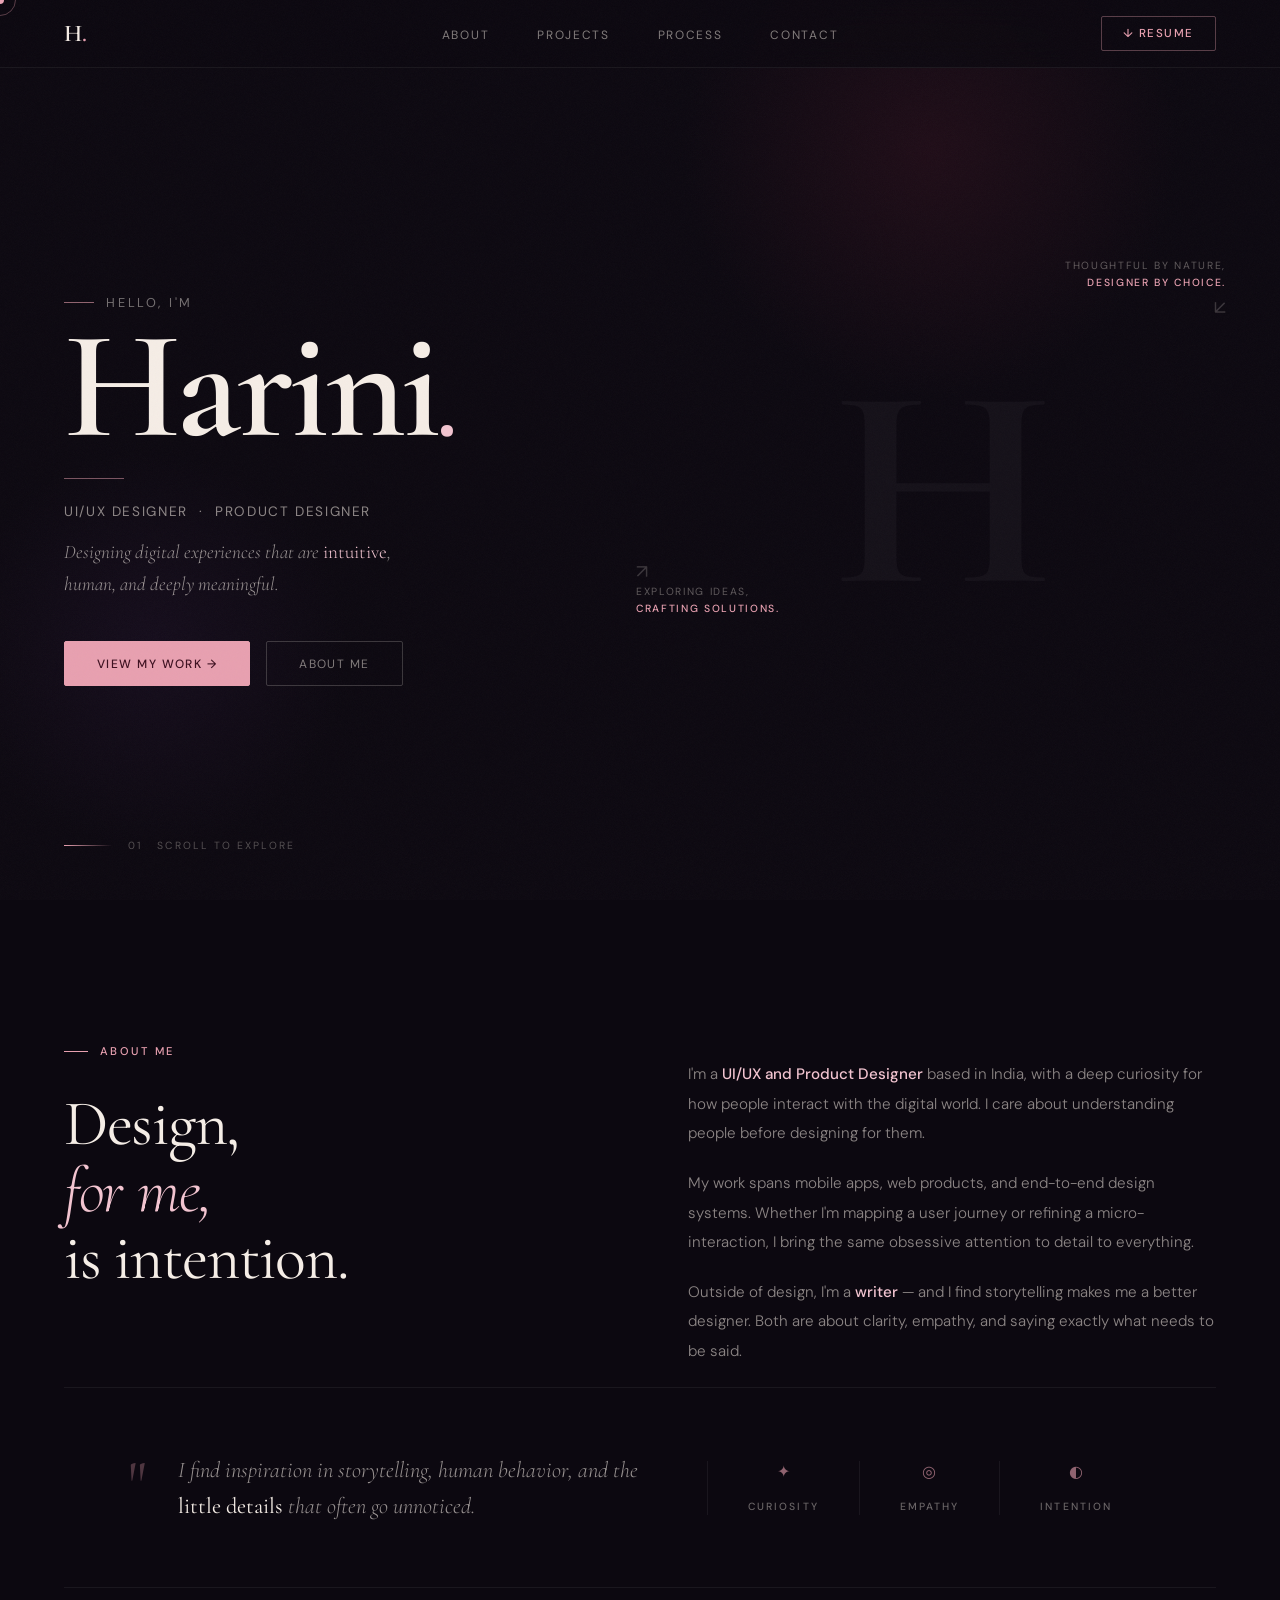
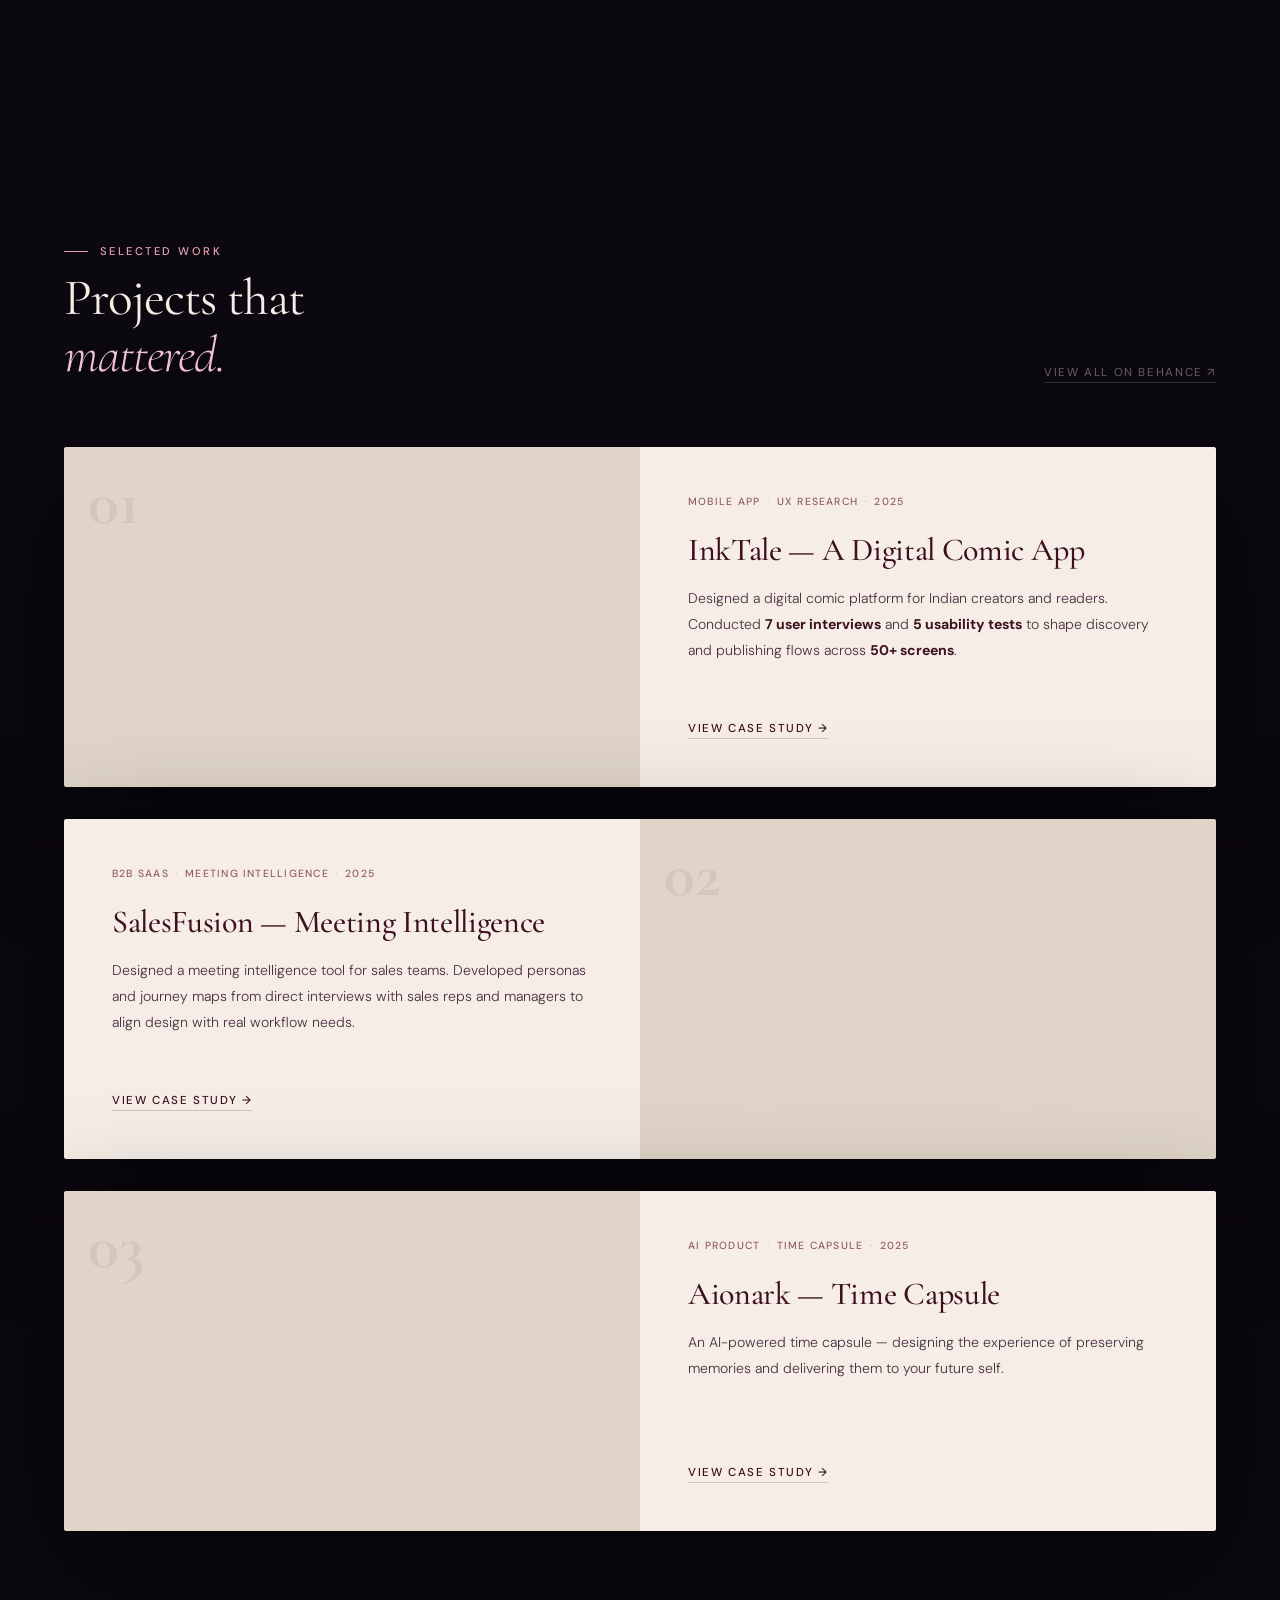
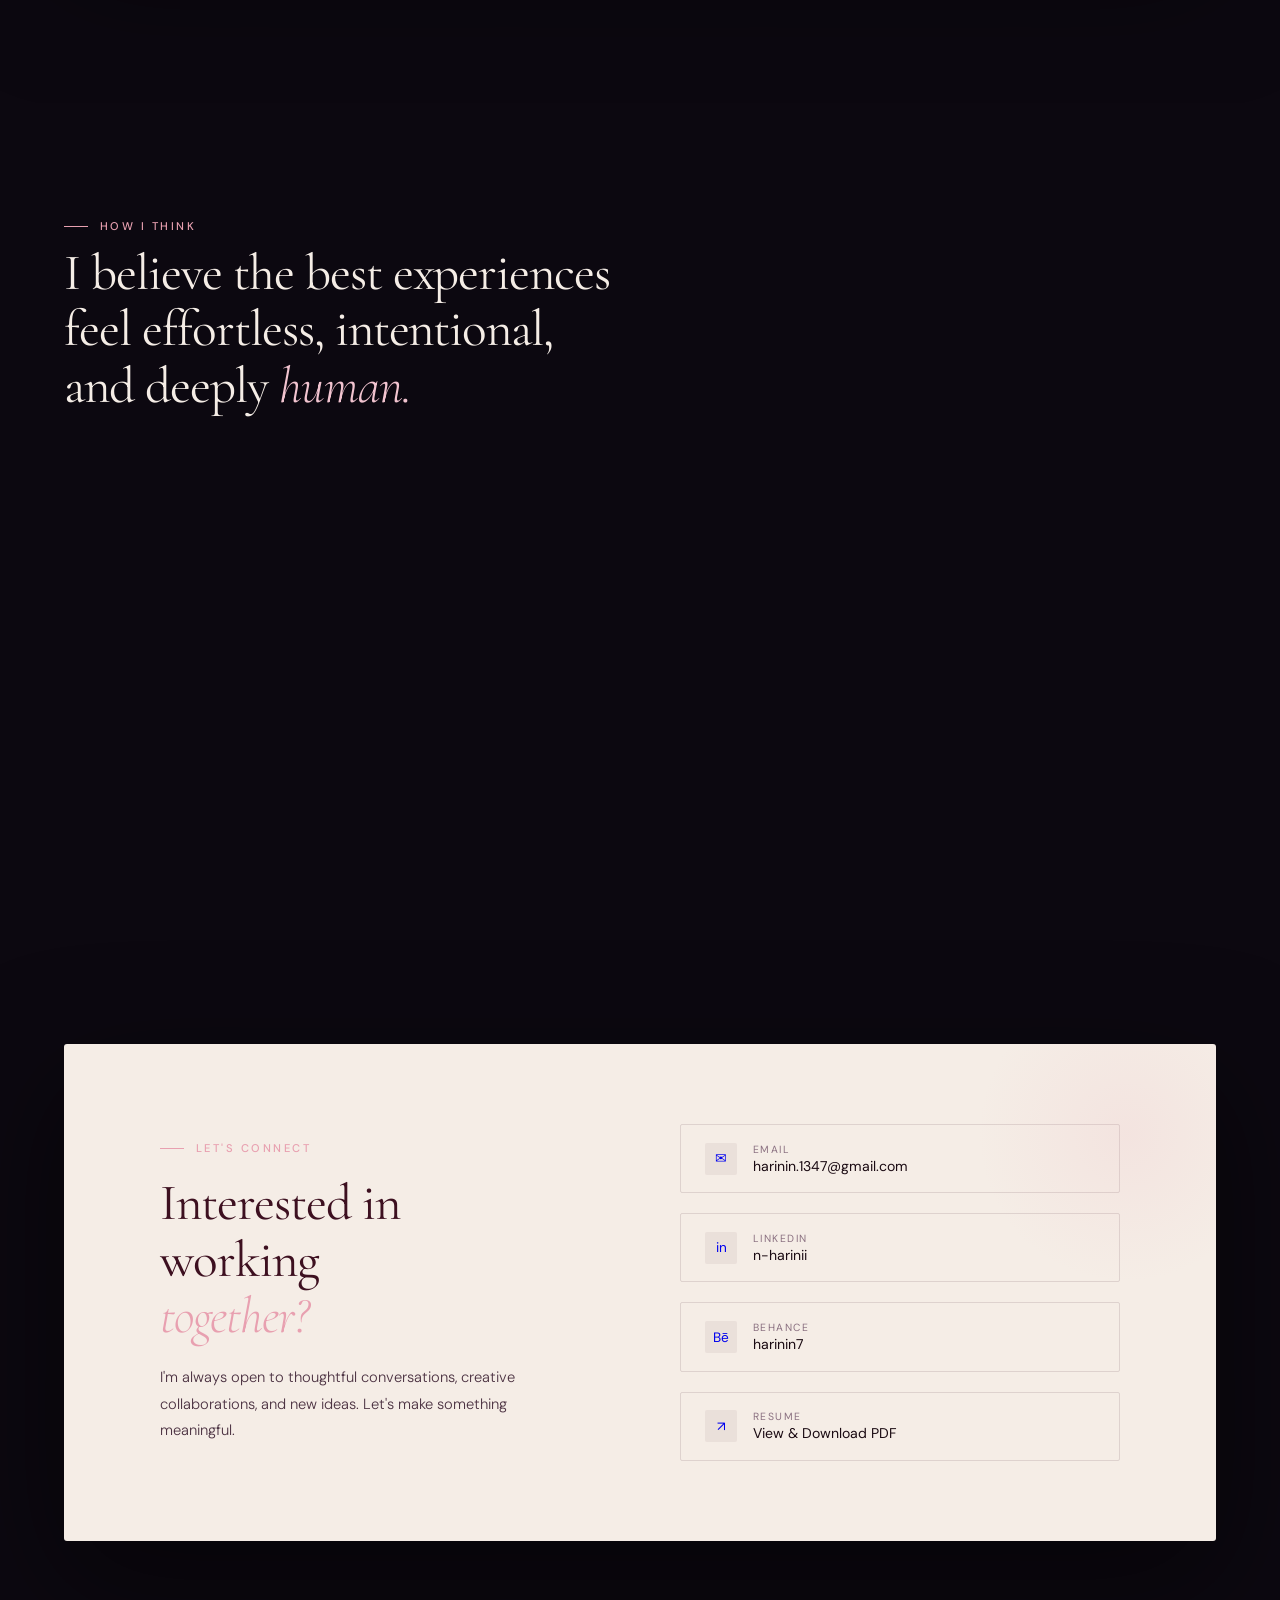
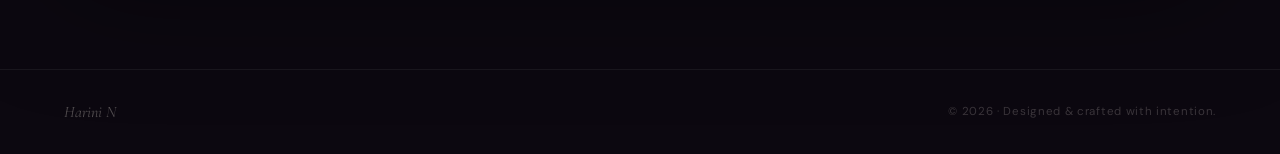
==== index.html @ 0037ff1e "Initial portfolio" ====
<!DOCTYPE html>
<html lang="en">
<head>
<meta charset="UTF-8">
<meta name="viewport" content="width=device-width, initial-scale=1.0">
<title>Harini N — UI/UX & Product Designer</title>
<link rel="preconnect" href="https://fonts.googleapis.com">
<link rel="preconnect" href="https://fonts.gstatic.com" crossorigin>
<link href="https://fonts.googleapis.com/css2?family=Cormorant+Garamond:ital,wght@0,300;0,400;0,500;0,600;0,700;1,300;1,400;1,500;1,600&family=DM+Sans:ital,opsz,wght@0,9..40,300;0,9..40,400;0,9..40,500;1,9..40,300;1,9..40,400&display=swap" rel="stylesheet">
<link rel="stylesheet" href="style.css">

</head>
<body>

<div class="cur" id="cur"></div>
<div class="cur-ring" id="curRing"></div>
<div class="progress" id="progress"></div>

<!-- NAV -->
<nav>
  <a href="#" class="nav-logo">H<span>.</span></a>
  <ul class="nav-links">
    <li><a href="#about">About</a></li>
    <li><a href="#work">Projects</a></li>
    <li><a href="#process">Process</a></li>
    <li><a href="#contact">Contact</a></li>
  </ul>
  <div class="nav-right">
    <a href="https://drive.google.com/file/d/1iahaPyT_oc6TtBklWJLjimvTG7oA29Tv/view?usp=sharing"
       target="_blank"
       class="nav-resume">
      ↓ Resume
    </a>
  </div>
</nav>

<!-- HERO -->
<section class="hero">
  <div class="hero-glow-1"></div>
  <div class="hero-glow-2"></div>

  <div class="hero-inner">
    <div class="hero-left reveal">
      <div class="hello">Hello, I'm</div>
      <h1 class="hero-name">
        Harini<em>.</em>
      </h1>
      <div class="hero-rule"></div>
      <div class="hero-role">UI/UX Designer &nbsp;·&nbsp; Product Designer</div>
      <p class="hero-desc">
        Designing digital experiences that are <em>intuitive</em>, human, and deeply meaningful.
      </p>
      <div class="hero-actions">
        <a href="#work" class="btn-fill">View my work →</a>
        <a href="#about" class="btn-ghost">About me</a>
      </div>
    </div>

    <div class="hero-right">
      <div class="avatar-container">
        <div class="hero-bg-name">H</div>

        <div class="annotation ann-1">
          <div class="ann-label">
            Thoughtful by nature,<br>
            <strong>Designer by choice.</strong>
          </div>
          <span class="ann-arrow">↙</span>
        </div>

        <!-- AVATAR: when hosting, place your avatar PNG in the same folder
             and change src to "./avatar.png" -->
        <img
          src="assets/avatar.png"
          alt="Harini N"
          class="avatar-img"
          onerror="this.style.opacity='0'"
        />

        <div class="annotation ann-2">
          <span class="ann-arrow">↗</span>
          <div class="ann-label">
            Exploring ideas,<br>
            <strong>Crafting solutions.</strong>
          </div>
        </div>
      </div>
    </div>
  </div>

  <div class="hero-scroll">
    <div class="scroll-line"></div>
    <span class="scroll-label">01 &nbsp; Scroll to explore</span>
  </div>
</section>

<!-- ABOUT -->
<section class="about" id="about">
  <div class="about-inner">
    <div class="about-left reveal">
      <div class="about-label">About me</div>
      <h2 class="about-headline">
        Design,<br>
        <em>for me,</em><br>
        is intention.
      </h2>
    </div>
    <div class="about-right reveal">
      <div class="about-body">
        <p>
          I'm a <strong>UI/UX and Product Designer</strong> based in India, with a deep curiosity for how people interact with the digital world. I care about understanding people before designing for them.
        </p>
        <p>
          My work spans mobile apps, web products, and end-to-end design systems. Whether I'm mapping a user journey or refining a micro-interaction, I bring the same obsessive attention to detail to everything.
        </p>
        <p>
          Outside of design, I'm a <strong>writer</strong> — and I find storytelling makes me a better designer. Both are about clarity, empathy, and saying exactly what needs to be said.
        </p>
      </div>
    </div>
  </div>

  <!-- Quote + values strip -->
  <div class="quote-strip reveal">
    <div class="quote-mark">"</div>
    <p class="quote-text">
      I find inspiration in storytelling, human behavior, and the <strong>little details</strong> that often go unnoticed.
    </p>
    <div class="value-item">
      <span class="value-icon">✦</span>
      <span class="value-name">Curiosity</span>
    </div>
    <div class="value-item">
      <span class="value-icon">◎</span>
      <span class="value-name">Empathy</span>
    </div>
    <div class="value-item">
      <span class="value-icon">◐</span>
      <span class="value-name">Intention</span>
    </div>
  </div>
</section>

<!-- WORK -->
<section class="work" id="work">
  <div class="work-inner">
    <div class="section-header reveal">
      <div>
        <div class="section-label">Selected work</div>
        <h2 class="section-title">Projects that<br><em>mattered.</em></h2>
      </div>
      <a href="https://www.behance.net/harinin7" target="_blank" class="view-all">View all on Behance ↗</a>
    </div>

    <!-- Project 01 — InkTale -->
    <a href="https://www.behance.net/gallery/220741123/UIUX-Case-Study-InkTale-A-Digital-Comic-App"
       target="_blank" class="project-panel reveal">
      <div class="project-thumb">
        <div class="project-num">01</div>
        <img
          src="https://mir-s3-cdn-cf.behance.net/projects/max_808/abc3ed220741123.Y3JvcCwxMjc0LDk5Niw1OSww.jpg"
          alt="InkTale"
          onerror="this.style.display='none'"
        />
      </div>
      <div class="project-body">
        <div>
          <div class="project-tags">
            <span class="project-tag">Mobile App</span>
            <span class="project-tag">UX Research</span>
            <span class="project-tag">2025</span>
          </div>
          <div class="project-title">InkTale — A Digital Comic App</div>
          <p class="project-desc">
            Designed a digital comic platform for Indian creators and readers. Conducted <strong style="color:var(--maroon)">7 user interviews</strong> and <strong style="color:var(--maroon)">5 usability tests</strong> to shape discovery and publishing flows across <strong style="color:var(--maroon)">50+ screens</strong>.
          </p>
        </div>
        <span class="project-cta">View case study →</span>
      </div>
    </a>

    <!-- Project 02 — SalesFusion -->
    <a href="https://www.behance.net/gallery/224258805/SalesFusion-Meeting-Intelligence-for-Sales-Teams"
       target="_blank" class="project-panel reverse reveal">
      <div class="project-thumb">
        <div class="project-num">02</div>
        <img
          src="https://mir-s3-cdn-cf.behance.net/projects/max_808/4371a2224258805.Y3JvcCwxNTEyLDExODIsMCww.jpg"
          alt="SalesFusion"
          onerror="this.style.display='none'"
        />
      </div>
      <div class="project-body">
        <div>
          <div class="project-tags">
            <span class="project-tag">B2B SaaS</span>
            <span class="project-tag">Meeting Intelligence</span>
            <span class="project-tag">2025</span>
          </div>
          <div class="project-title">SalesFusion — Meeting Intelligence</div>
          <p class="project-desc">
            Designed a meeting intelligence tool for sales teams. Developed personas and journey maps from direct interviews with sales reps and managers to align design with real workflow needs.
          </p>
        </div>
        <span class="project-cta">View case study →</span>
      </div>
    </a>

    <!-- Project 03 — Aionark -->
    <a href="https://www.behance.net/gallery/225002379/UIUX-Case-study-Aionark-%28Time-Capsule%29"
       target="_blank" class="project-panel reveal">
      <div class="project-thumb">
        <div class="project-num">03</div>
        <img
          src="assets/aionark.png"
          alt="Aionark"
          onerror="this.style.display='none'"
        />
      </div>
      <div class="project-body">
        <div>
          <div class="project-tags">
            <span class="project-tag">AI Product</span>
            <span class="project-tag">Time Capsule</span>
            <span class="project-tag">2025</span>
          </div>
          <div class="project-title">Aionark — Time Capsule</div>
          <p class="project-desc">
            An AI-powered time capsule — designing the experience of preserving memories and delivering them to your future self.
          </p>
        </div>
        <span class="project-cta">View case study →</span>
      </div>
    </a>
  </div>
</section>

<!-- PROCESS -->
<section class="process" id="process">
  <div class="process-inner">
    <div class="process-header reveal">
      <div class="section-label">How I think</div>
      <h2 class="section-title">
        I believe the best experiences<br>feel effortless, intentional,<br>and deeply <em>human.</em>
      </h2>
    </div>

    <div class="process-grid reveal">
      <div class="process-item">
        <div class="process-num">01</div>
        <div class="process-name">Observe</div>
        <p class="process-desc">I start with curiosity — listening closely to people and understanding their unspoken needs before I touch a design tool.</p>
      </div>
      <div class="process-item">
        <div class="process-num">02</div>
        <div class="process-name">Simplify</div>
        <p class="process-desc">I remove the noise to create clarity — focusing on what truly matters and stripping away everything that doesn't serve the user.</p>
      </div>
      <div class="process-item">
        <div class="process-num">03</div>
        <div class="process-name">Humanize</div>
        <p class="process-desc">I design with empathy, crafting experiences that feel natural, warm, and meaningful to the people who use them.</p>
      </div>
    </div>
  </div>
</section>

<!-- CONTACT -->
<section class="contact-wrap" id="contact">
  <div class="contact-panel reveal">
    <div class="contact-left">
      <div class="contact-label">Let's connect</div>
      <h2 class="contact-headline">
        Interested in<br>working<br><em>together?</em>
      </h2>
      <p class="contact-sub">
        I'm always open to thoughtful conversations, creative collaborations, and new ideas. Let's make something meaningful.
      </p>
    </div>
    <div class="contact-right">
      <div class="contact-links">
        <a href="mailto:harinin.1347@gmail.com" class="contact-link">
          <div class="cl-icon">✉</div>
          <div class="cl-text">
            <span class="cl-label">Email</span>
            <span class="cl-val">harinin.1347@gmail.com</span>
          </div>
        </a>
        <a href="https://www.linkedin.com/in/n-harinii" target="_blank" class="contact-link">
          <div class="cl-icon">in</div>
          <div class="cl-text">
            <span class="cl-label">LinkedIn</span>
            <span class="cl-val">n-harinii</span>
          </div>
        </a>
        <a href="https://www.behance.net/harinin7" target="_blank" class="contact-link">
          <div class="cl-icon">Bē</div>
          <div class="cl-text">
            <span class="cl-label">Behance</span>
            <span class="cl-val">harinin7</span>
          </div>
        </a>
        <a href="https://drive.google.com/file/d/1iahaPyT_oc6TtBklWJLjimvTG7oA29Tv/view?usp=sharing"
           target="_blank" class="contact-link">
          <div class="cl-icon">↗</div>
          <div class="cl-text">
            <span class="cl-label">Resume</span>
            <span class="cl-val">View & Download PDF</span>
          </div>
        </a>
      </div>
    </div>
  </div>
</section>

<!-- FOOTER -->
<footer>
  <span class="footer-logo">Harini N</span>
  <span class="footer-copy">© 2026 · Designed & crafted with intention.</span>
</footer>

<script src="script.js"></script>
</body>
</html>
---- style.css ----
/* ── TOKENS ── */
:root {
  --dark:        #0C0810;
  --dark-2:      #130D18;
  --dark-3:      #1A1020;
  --plum:        #2D1640;
  --plum-light:  #4A2860;
  --cream:       #F5EDE6;
  --cream-2:     #EDE3DA;
  --cream-3:     #E0D4C8;
  --maroon:      #3D1020;
  --maroon-mid:  #6B2035;
  --blush:       #E8A0B0;
  --blush-soft:  #F2C4D0;
  --text-dark:   #1A0A12;
  --text-mid:    #4A3040;
  --text-muted:  #8A7080;
  --border-dark: rgba(255,255,255,0.06);
  --border-cream:rgba(61,16,32,0.12);
  --shadow:      0 40px 120px rgba(0,0,0,0.5);
  --shadow-sm:   0 8px 40px rgba(0,0,0,0.3);
}

*, *::before, *::after { box-sizing: border-box; margin: 0; padding: 0; }
html { scroll-behavior: smooth; font-size: 16px; }

body {
  font-family: 'DM Sans', sans-serif;
  background: var(--dark);
  color: var(--cream);
  overflow-x: hidden;
}

@media (pointer: fine) {
  body {
    cursor: none;
  }
}

/* ── GRAIN ── */
body::after {
  content: '';
  position: fixed; inset: 0;
  background-image: url("data:image/svg+xml,%3Csvg viewBox='0 0 512 512' xmlns='http://www.w3.org/2000/svg'%3E%3Cfilter id='n'%3E%3CfeTurbulence type='fractalNoise' baseFrequency='0.75' numOctaves='4' stitchTiles='stitch'/%3E%3C/filter%3E%3Crect width='100%25' height='100%25' filter='url(%23n)' opacity='0.03'/%3E%3C/svg%3E");
  background-size: 256px;
  pointer-events: none;
  z-index: 9000;
}

/* ── CURSOR ── */
.cur {
  position: fixed;
  width: 8px; height: 8px;
  background: var(--blush);
  border-radius: 50%;
  pointer-events: none;
  z-index: 9999;
  transform: translate(-50%,-50%);
  transition: width .3s, height .3s;
  mix-blend-mode: screen;
}
.cur-ring {
  position: fixed;
  width: 32px; height: 32px;
  border: 1px solid rgba(232,160,176,0.35);
  border-radius: 50%;
  pointer-events: none;
  z-index: 9998;
  transform: translate(-50%,-50%);
}

/* ── PROGRESS ── */
.progress {
  position: fixed; top: 0; left: 0;
  height: 1.5px;
  background: var(--blush);
  z-index: 9997;
  width: 0;
  box-shadow: 0 0 10px var(--blush);
  transition: width .08s linear;
}

/* ── NAV ── */
nav {
  position: fixed; top: 0; left: 0; right: 0;
  z-index: 500;
  padding: 1rem 4rem;
  display: grid;
  grid-template-columns: 1fr auto 1fr;
  align-items: center;
  background: rgba(12,8,16,0.8);
  backdrop-filter: blur(16px);
  border-bottom: 1px solid var(--border-dark);
}

.nav-logo {
  font-family: 'Cormorant Garamond', serif;
  font-size: 1.5rem;
  font-weight: 600;
  color: var(--cream);
  text-decoration: none;
  letter-spacing: 0.02em;
  justify-self: start;
}
.nav-logo span { color: var(--blush); }

.nav-links {
  display: flex; gap: 3rem; list-style: none;
}
.nav-links a {
  font-size: 0.75rem;
  letter-spacing: 0.14em;
  text-transform: uppercase;
  color: rgba(245,237,230,0.5);
  text-decoration: none;
  font-weight: 400;
  transition: color .2s;
  position: relative;
}
.nav-links a::after {
  content: '';
  position: absolute;
  bottom: -3px; left: 0; right: 0;
  height: 1px;
  background: var(--blush);
  transform: scaleX(0);
  transition: transform .2s;
}
.nav-links a:hover { color: var(--cream); }
.nav-links a:hover::after { transform: scaleX(1); }

.nav-right {
  justify-self: end;
  display: flex; align-items: center;
}
.nav-resume {
  display: inline-flex; align-items: center; gap: 0.5rem;
  padding: 0.55rem 1.35rem;
  border: 1px solid rgba(232,160,176,0.35);
  border-radius: 2px;
  font-size: 0.72rem;
  letter-spacing: 0.12em;
  text-transform: uppercase;
  color: var(--blush);
  text-decoration: none;
  font-weight: 500;
  transition: all .25s;
}
.nav-resume:hover {
  background: var(--blush);
  color: var(--maroon);
  border-color: var(--blush);
}

/* ── HERO ── */
.hero {
  min-height: 100vh;
  padding: 10rem 4rem 5rem;
  position: relative;
  overflow: hidden;
  display: flex;
  flex-direction: column;
  justify-content: center;
}

/* Subtle ambient glows */
.hero-glow-1 {
  position: absolute;
  width: 500px; height: 500px;
  background: radial-gradient(circle, rgba(107,32,53,0.2) 0%, transparent 70%);
  top: -100px; right: 100px;
  pointer-events: none;
}
.hero-glow-2 {
  position: absolute;
  width: 400px; height: 400px;
  background: radial-gradient(circle, rgba(74,40,96,0.15) 0%, transparent 70%);
  bottom: 50px; left: -50px;
  pointer-events: none;
}

.hero-inner {
  position: relative; z-index: 2;
  display: grid;
  grid-template-columns: 1fr 1fr;
  gap: 2rem;
  align-items: center;
  max-width: 1200px;
  margin: 0 auto;
  width: 100%;
}

.hero-left { position: relative; }

.hello {
  font-family: 'DM Sans', sans-serif;
  font-size: 0.8rem;
  letter-spacing: 0.22em;
  text-transform: uppercase;
  color: rgba(245,237,230,0.45);
  margin-bottom: 0.5rem;
  display: flex; align-items: center; gap: 0.75rem;
}
.hello::before {
  content: '';
  width: 30px; height: 1px;
  background: var(--blush);
  opacity: 0.6;
}

.hero-name {
  font-family: 'Cormorant Garamond', serif;
  font-size: clamp(6rem, 12vw, 11rem);
  font-weight: 600;
  line-height: 0.88;
  color: var(--cream);
  letter-spacing: -0.03em;
  margin-bottom: 0.15em;
}
.hero-name em {
  font-style: italic;
  color: var(--blush-soft);
  font-weight: 300;

}

.hero-rule {
  width: 60px; height: 1px;
  background: var(--blush);
  margin: 1.5rem 0;
  opacity: 0.5;
}

.hero-role {
  font-size: 0.85rem;
  letter-spacing: 0.12em;
  text-transform: uppercase;
  color: rgba(245,237,230,0.55);
  font-weight: 400;
  margin-bottom: 1rem;
}

.hero-desc {
  font-family: 'Cormorant Garamond', serif;
  font-size: 1.2rem;
  font-weight: 300;
  font-style: italic;
  color: rgba(245,237,230,0.6);
  line-height: 1.7;
  max-width: 380px;
  margin-bottom: 2.5rem;
}
.hero-desc em { color: var(--blush-soft); font-style: normal; }

.hero-actions {
  display: flex; gap: 1rem; align-items: center;
}

.btn-fill {
  padding: 0.85rem 2rem;
  background: var(--blush);
  color: var(--maroon);
  border-radius: 2px;
  text-decoration: none;
  font-size: 0.75rem;
  font-weight: 500;
  letter-spacing: 0.12em;
  text-transform: uppercase;
  transition: all .25s;
  border: 1px solid var(--blush);
}
.btn-fill:hover {
  background: transparent;
  color: var(--blush);
}

.btn-ghost {
  padding: 0.85rem 2rem;
  border: 1px solid rgba(245,237,230,0.2);
  border-radius: 2px;
  text-decoration: none;
  font-size: 0.75rem;
  font-weight: 400;
  letter-spacing: 0.12em;
  text-transform: uppercase;
  color: rgba(245,237,230,0.5);
  transition: all .25s;
}
.btn-ghost:hover {
  border-color: var(--blush);
  color: var(--blush);
}

/* Hero right — avatar area */
.hero-right {
  position: relative;
  display: flex;
  justify-content: center;
  align-items: flex-end;
  height: 580px;
}

.avatar-container {
  position: relative;
  width: 500px;
  height: 100%;
}

/* Big faded name behind avatar */
.hero-bg-name {
  position: absolute;
  font-family: 'Cormorant Garamond', serif;
  font-size: 18rem;
  font-weight: 700;
  color: rgba(245,237,230,0.03);
  line-height: 1;
  top: 50%; left: 50%;
  transform: translate(-50%,-50%);
  pointer-events: none;
  white-space: nowrap;
  letter-spacing: -0.05em;
}

.avatar-img {
  position: absolute;
  bottom: 0; left: 50%;
  transform: translateX(-50%);
  width: 440px;
  z-index: 2;
  animation: afloat 7s ease-in-out infinite;
  filter: drop-shadow(0 20px 60px rgba(0,0,0,0.4));
}
@keyframes afloat {
  0%,100% { transform: translateX(-50%) translateY(0); }
  50% { transform: translateX(-50%) translateY(-10px); }
}

/* Floating annotations */
.annotation {
  position: absolute;
  z-index: 3;
}
.ann-1 { top: 10%; right: -40px; text-align: right; }
.ann-2 { bottom: 28%; left: -50px; }

.ann-label {
  font-size: 0.65rem;
  letter-spacing: 0.16em;
  text-transform: uppercase;
  color: rgba(245,237,230,0.35);
  line-height: 1.6;
}
.ann-label strong {
  color: var(--blush);
  font-weight: 500;
  display: block;
}
.ann-arrow {
  font-size: 1.2rem;
  color: rgba(245,237,230,0.2);
  display: block;
  margin-top: 4px;
}

/* Scroll indicator */
.hero-scroll {
  position: absolute;
  bottom: 3rem; left: 4rem;
  display: flex; align-items: center; gap: 1rem;
  z-index: 2;
}
.scroll-line {
  width: 48px; height: 1px;
  background: linear-gradient(to right, var(--blush), transparent);
  animation: sline 2.5s ease-in-out infinite;
}
@keyframes sline {
  0%,100% { width: 48px; opacity: .4; }
  50% { width: 64px; opacity: .8; }
}
.scroll-label {
  font-size: 0.65rem;
  letter-spacing: 0.2em;
  text-transform: uppercase;
  color: rgba(245,237,230,0.3);
}

/* ── ABOUT ── */
.about {
  padding: 9rem 4rem;
  position: relative;
  overflow: hidden;
}

.about-inner {
  max-width: 1200px;
  margin: 0 auto;
  display: grid;
  grid-template-columns: 1fr 1fr;
  gap: 6rem;
  align-items: start;
}

.about-label {
  font-size: 0.7rem;
  letter-spacing: 0.22em;
  text-transform: uppercase;
  color: var(--blush);
  font-weight: 500;
  margin-bottom: 2rem;
  display: flex; align-items: center; gap: 0.75rem;
}
.about-label::before {
  content: '';
  width: 24px; height: 1px;
  background: var(--blush);
}

.about-headline {
  font-family: 'Cormorant Garamond', serif;
  font-size: clamp(3rem, 5vw, 4.5rem);
  font-weight: 400;
  line-height: 1.05;
  color: var(--cream);
  letter-spacing: -0.02em;
}
.about-headline em {
  font-style: italic;
  color: var(--blush-soft);
  font-weight: 300;
}

.about-right { padding-top: 1rem; }

.about-body p {
  font-size: 0.95rem;
  line-height: 1.95;
  color: rgba(245,237,230,0.55);
  font-weight: 300;
  margin-bottom: 1.25rem;
}
.about-body p strong { color: var(--blush-soft); font-weight: 500; }

/* Quote strip */
.quote-strip {
  padding: 4rem 4rem;
  border-top: 1px solid var(--border-dark);
  border-bottom: 1px solid var(--border-dark);
  display: grid;
  grid-template-columns: auto 1fr auto auto auto;
  gap: 0;
  align-items: center;
  max-width: 100%;
}

.quote-mark {
  font-family: 'Cormorant Garamond', serif;
  font-size: 4rem;
  color: var(--blush);
  opacity: 0.3;
  line-height: 1;
  margin-right: 2rem;
  align-self: flex-start;
}

.quote-text {
  font-family: 'Cormorant Garamond', serif;
  font-size: clamp(1.1rem, 1.8vw, 1.4rem);
  font-style: italic;
  font-weight: 300;
  color: rgba(245,237,230,0.6);
  line-height: 1.6;
  padding-right: 4rem;
}
.quote-text strong { color: var(--cream); font-style: normal; font-weight: 400; }

.value-item {
  padding: 0 2.5rem;
  border-left: 1px solid var(--border-dark);
  text-align: center;
}
.value-icon {
  font-size: 1rem;
  color: var(--blush);
  opacity: 0.6;
  display: block;
  margin-bottom: 0.75rem;
}
.value-name {
  font-size: 0.65rem;
  letter-spacing: 0.2em;
  text-transform: uppercase;
  color: rgba(245,237,230,0.4);
  font-weight: 500;
}

/* ── WORK ── */
.work {
  padding: 7rem 4rem;
}

.work-inner { max-width: 1200px; margin: 0 auto; }

.section-header {
  display: flex;
  justify-content: space-between;
  align-items: flex-end;
  margin-bottom: 4rem;
}

.section-label {
  font-size: 0.7rem;
  letter-spacing: 0.22em;
  text-transform: uppercase;
  color: var(--blush);
  font-weight: 500;
  margin-bottom: 0.75rem;
  display: flex; align-items: center; gap: 0.75rem;
}
.section-label::before {
  content: '';
  width: 24px; height: 1px;
  background: var(--blush);
}

.section-title {
  font-family: 'Cormorant Garamond', serif;
  font-size: clamp(2.5rem, 4vw, 3.8rem);
  font-weight: 400;
  color: var(--cream);
  line-height: 1.1;
  letter-spacing: -0.02em;
}
.section-title em { font-style: italic; color: var(--blush-soft); font-weight: 300; }

.view-all {
  font-size: 0.72rem;
  letter-spacing: 0.14em;
  text-transform: uppercase;
  color: rgba(245,237,230,0.4);
  text-decoration: none;
  border-bottom: 1px solid rgba(245,237,230,0.15);
  padding-bottom: 2px;
  transition: all .2s;
  font-weight: 400;
}
.view-all:hover { color: var(--blush); border-color: var(--blush); }

/* Project panels — light cream cards on dark */
.project-panel {
  background: var(--cream);
  border-radius: 3px;
  overflow: hidden;
  margin-bottom: 2rem;
  box-shadow: var(--shadow);
  display: grid;
  grid-template-columns: 1fr 1fr;
  text-decoration: none;
  color: var(--text-dark);
  transition: transform .4s ease, box-shadow .4s ease;
  position: relative;
}
.project-panel:hover {
  transform: translateY(-6px);
  box-shadow: 0 60px 140px rgba(0,0,0,0.6);
}
.project-panel.reverse { direction: rtl; }
.project-panel.reverse > * { direction: ltr; }

.project-thumb {
  position: relative;
  overflow: hidden;
  min-height: 340px;
  background: var(--cream-3);
  display: flex; align-items: center; justify-content: center;
}
.project-thumb img {
  width: 100%; height: 100%;
  object-fit: cover;
  transition: transform .5s ease;
}
.project-panel:hover .project-thumb img { transform: scale(1.04); }

.project-num {
  position: absolute;
  top: 1.5rem; left: 1.5rem;
  font-family: 'Cormorant Garamond', serif;
  font-size: 4rem;
  font-weight: 700;
  color: rgba(61,16,32,0.07);
  line-height: 1;
}

.project-body {
  padding: 3rem;
  display: flex;
  flex-direction: column;
  justify-content: space-between;
  background: var(--cream);
}

.project-tags {
  display: flex; gap: 0.4rem; flex-wrap: wrap; margin-bottom: 1.5rem;
}
.project-tag {
  font-size: 0.65rem;
  letter-spacing: 0.12em;
  text-transform: uppercase;
  color: var(--maroon-mid);
  font-weight: 500;
  opacity: 0.7;
}
.project-tag::after { content: '·'; margin-left: 0.4rem; opacity: 0.4; }
.project-tag:last-child::after { display: none; }

.project-title {
  font-family: 'Cormorant Garamond', serif;
  font-size: clamp(1.8rem, 2.5vw, 2.4rem);
  font-weight: 500;
  color: var(--maroon);
  line-height: 1.15;
  margin-bottom: 1rem;
  letter-spacing: -0.01em;
}

.project-desc {
  font-size: 0.88rem;
  line-height: 1.85;
  color: var(--text-mid);
  font-weight: 300;
  flex: 1;
}

.project-cta {
  display: inline-flex; align-items: center; gap: 0.5rem;
  margin-top: 2rem;
  font-size: 0.72rem;
  letter-spacing: 0.14em;
  text-transform: uppercase;
  color: var(--maroon);
  font-weight: 500;
  border-bottom: 1px solid rgba(61,16,32,0.2);
  padding-bottom: 2px;
  text-decoration: none;
  transition: gap .2s, border-color .2s;
  width: fit-content;
}
.project-panel:hover .project-cta { gap: 0.9rem; border-color: var(--maroon); }

/* Third project — smaller, centered */
.project-panel-sm {
  background: var(--cream);
  border-radius: 3px;
  overflow: hidden;
  box-shadow: var(--shadow);
  display: grid;
  grid-template-columns: 1.4fr 1fr;
  text-decoration: none;
  color: var(--text-dark);
  transition: transform .4s ease, box-shadow .4s ease;
  max-width: 900px;
  margin: 0 auto;
}
.project-panel-sm:hover {
  transform: translateY(-6px);
  box-shadow: 0 60px 140px rgba(0,0,0,0.6);
}
.project-panel-sm .project-thumb { min-height: 280px; }
.project-panel-sm .project-body { padding: 2.5rem; }
.project-panel-sm:hover .project-cta { gap: 0.9rem; border-color: var(--maroon); }
.project-panel-sm:hover .project-thumb img { transform: scale(1.04); }

/* ── PROCESS ── */
.process {
  padding: 9rem 4rem;
  position: relative;
}

.process-inner {
  max-width: 1200px;
  margin: 0 auto;
}

.process-header { margin-bottom: 5rem; }

.process-grid {
  display: grid;
  grid-template-columns: repeat(3, 1fr);
  gap: 0;
  border-top: 1px solid var(--border-dark);
}

.process-item {
  padding: 3rem 2.5rem 3rem 0;
  border-right: 1px solid var(--border-dark);
  transition: background .3s;
}
.process-item:last-child { border-right: none; padding-right: 0; padding-left: 2.5rem; }
.process-item:nth-child(2) { padding-left: 2.5rem; }

.process-num {
  font-family: 'Cormorant Garamond', serif;
  font-size: 5rem;
  font-weight: 300;
  color: rgba(232,160,176,0.12);
  line-height: 1;
  margin-bottom: 1.5rem;
}

.process-name {
  font-family: 'Cormorant Garamond', serif;
  font-size: 1.8rem;
  font-weight: 400;
  color: var(--cream);
  margin-bottom: 0.75rem;
  letter-spacing: -0.01em;
}

.process-desc {
  font-size: 0.88rem;
  line-height: 1.85;
  color: rgba(245,237,230,0.4);
  font-weight: 300;
}

/* ── CONTACT ── */
.contact-wrap {
  padding: 5rem 4rem 8rem;
}

/* Light panel for contact */
.contact-panel {
  max-width: 1200px;
  margin: 0 auto;
  background: var(--cream);
  border-radius: 3px;
  padding: 5rem 6rem;
  box-shadow: var(--shadow);
  display: grid;
  grid-template-columns: 1fr 1fr;
  gap: 5rem;
  align-items: center;
  position: relative;
  overflow: hidden;
}

/* Subtle texture on contact panel */
.contact-panel::before {
  content: '';
  position: absolute;
  top: -60px; right: -60px;
  width: 300px; height: 300px;
  border-radius: 50%;
  background: radial-gradient(circle, rgba(232,160,176,0.12) 0%, transparent 70%);
  pointer-events: none;
}

.contact-label {
  font-size: 0.7rem;
  letter-spacing: 0.22em;
  text-transform: uppercase;
  color: var(--blush);
  font-weight: 500;
  margin-bottom: 1.25rem;
  display: flex; align-items: center; gap: 0.75rem;
}
.contact-label::before {
  content: '';
  width: 24px; height: 1px;
  background: var(--blush);
}

.contact-headline {
  font-family: 'Cormorant Garamond', serif;
  font-size: clamp(2.5rem, 4vw, 3.8rem);
  font-weight: 400;
  color: var(--maroon);
  line-height: 1.1;
  letter-spacing: -0.02em;
  margin-bottom: 1.25rem;
}
.contact-headline em {
  font-style: italic;
  color: var(--blush);
  font-weight: 300;
}

.contact-sub {
  font-size: 0.92rem;
  line-height: 1.8;
  color: var(--text-mid);
  font-weight: 300;
  max-width: 380px;
}


.contact-links {
  display: flex;
  flex-direction: column;
  gap: 1.25rem;
}

.contact-link {
  display: flex; align-items: center; gap: 1rem;
  text-decoration: none;
  padding: 1.1rem 1.5rem;
  border: 1px solid var(--border-cream);
  border-radius: 2px;
  transition: all .25s;
  background: transparent;
}
.contact-link:hover {
  background: var(--maroon);
  border-color: var(--maroon);
}
.contact-link:hover .cl-label,
.contact-link:hover .cl-val { color: var(--cream); }
.contact-link:hover .cl-icon {
  color: var(--cream);
  background: rgba(255,255,255,0.1);
}

.cl-icon {
  width: 32px; height: 32px;
  display: flex; align-items: center; justify-content: center;
  background: rgba(61,16,32,0.06);
  border-radius: 2px;
  font-size: 0.85rem;
  flex-shrink: 0;
  transition: background .25s;
}
.contact-link:hover .cl-icon { background: rgba(255,255,255,0.1); }

.cl-text { display: flex; flex-direction: column; gap: 1px; }
.cl-label {
  font-size: 0.65rem;
  letter-spacing: 0.14em;
  text-transform: uppercase;
  color: var(--text-muted);
  transition: color .25s;
}
.cl-val {
  font-size: 0.88rem;
  color: var(--text-dark);
  font-weight: 400;
  transition: color .25s;
}

/* ── FOOTER ── */
footer {
  padding: 2rem 4rem;
  border-top: 1px solid var(--border-dark);
  display: flex;
  justify-content: space-between;
  align-items: center;
}
.footer-logo {
  font-family: 'Cormorant Garamond', serif;
  font-style: italic;
  font-size: 1rem;
  color: rgba(245,237,230,0.3);
}
.footer-copy {
  font-size: 0.72rem;
  color: rgba(245,237,230,0.2);
  letter-spacing: 0.06em;
}

/* ── REVEAL ── */
.reveal {
  opacity: 0;
  transform: translateY(28px);
  transition: opacity .75s ease, transform .75s ease;
}
.reveal.in { opacity: 1; transform: none; }

/* ── MOBILE ── */
@media (max-width: 900px) {
  nav { padding: 1.25rem 1.5rem; grid-template-columns: 1fr auto; }
  .nav-links { display: none; }
  .nav-right { display: none; }
  .hero { padding: 8rem 1.5rem 4rem; }
  .hero-inner { grid-template-columns: 1fr; }
  .hero-right { height: 360px; }
  .avatar-img { width: 240px; }
  .about { padding: 5rem 1.5rem; }
  .about-inner { grid-template-columns: 1fr; gap: 3rem; }
  .quote-strip { grid-template-columns: auto 1fr; padding: 3rem 1.5rem; gap: 1rem; }
  .value-item { display: none; }
  .work { padding: 5rem 1.5rem; }
  .project-panel, .project-panel.reverse { grid-template-columns: 1fr; direction: ltr; }
  .project-panel-sm { grid-template-columns: 1fr; }
  .process { padding: 5rem 1.5rem; }
  .process-grid { grid-template-columns: 1fr; }
  .process-item { border-right: none; border-bottom: 1px solid var(--border-dark); padding: 2.5rem 0; }
  .process-item:last-child { border-bottom: none; }
  .contact-wrap { padding: 3rem 1.5rem 5rem; }
  .contact-panel { grid-template-columns: 1fr; padding: 3rem 2rem; gap: 2.5rem; }
  footer { padding: 1.5rem; flex-direction: column; gap: 0.5rem; text-align: center; }
}
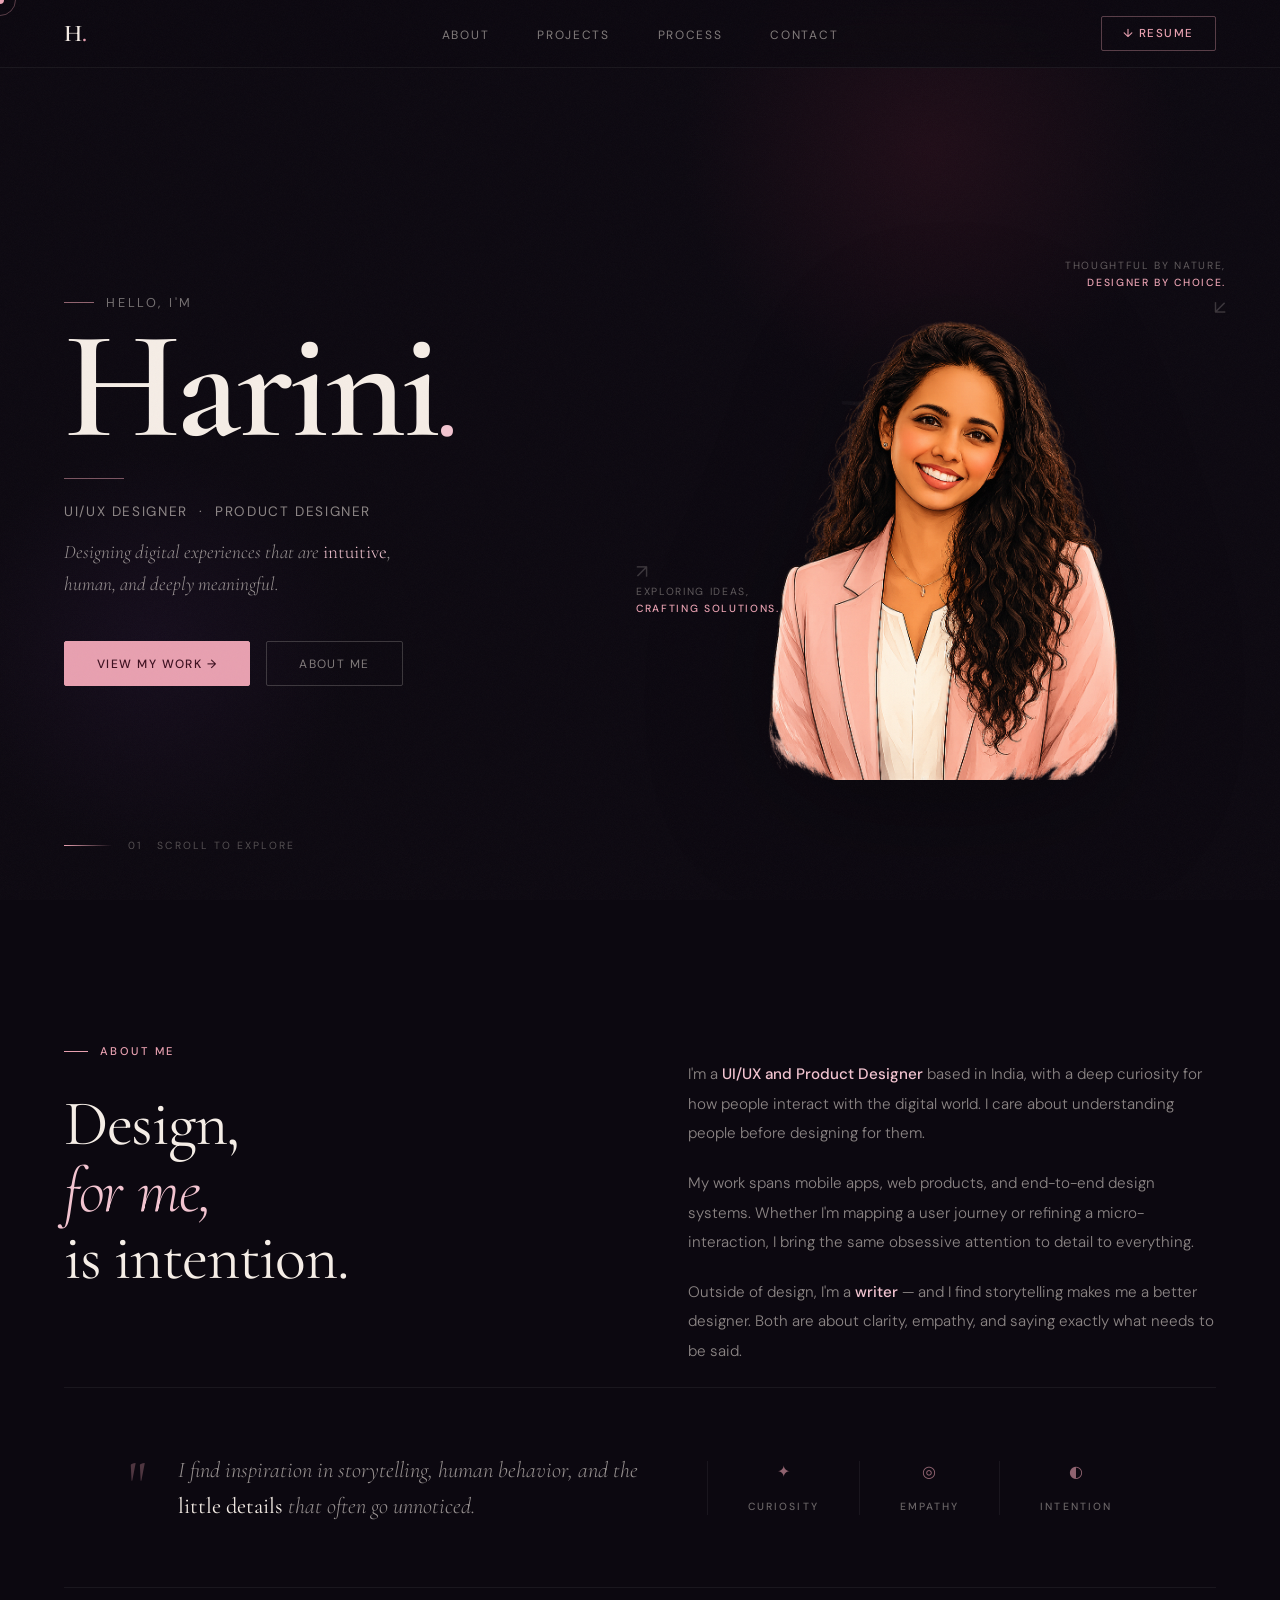
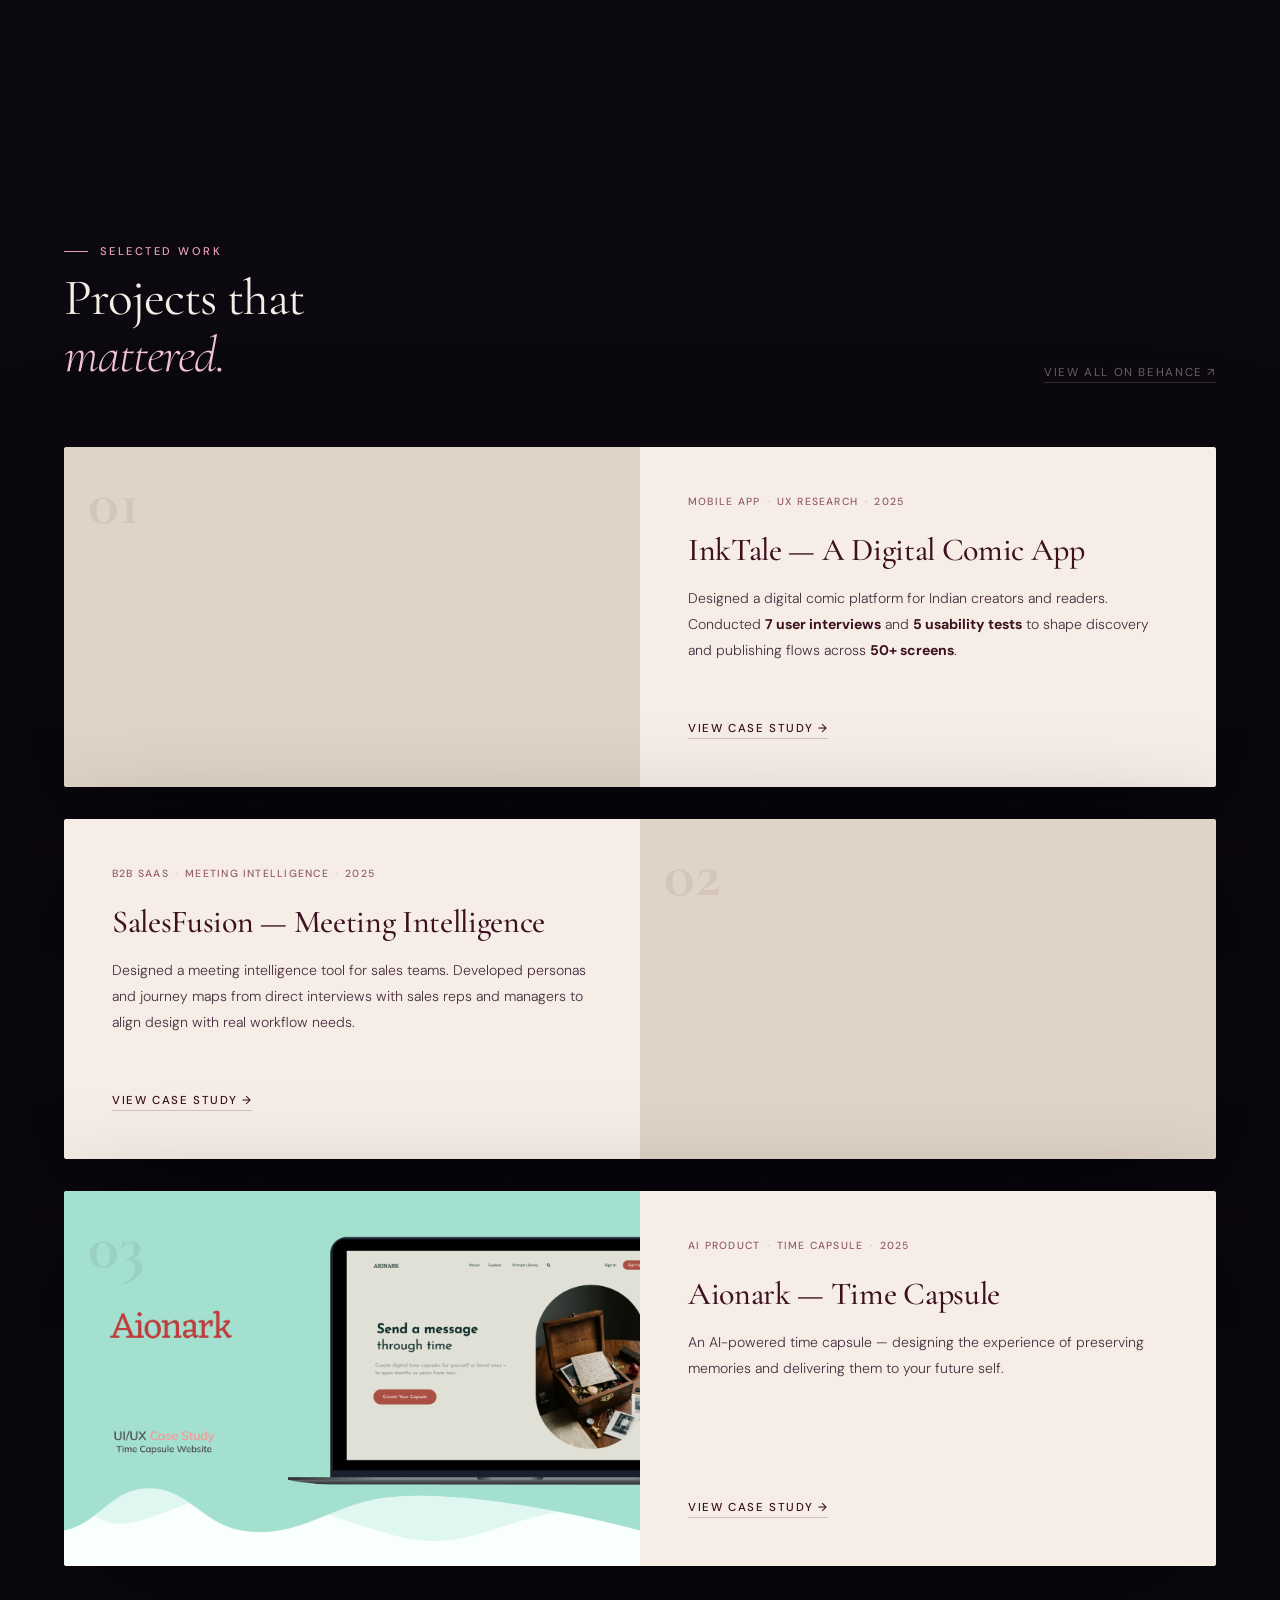
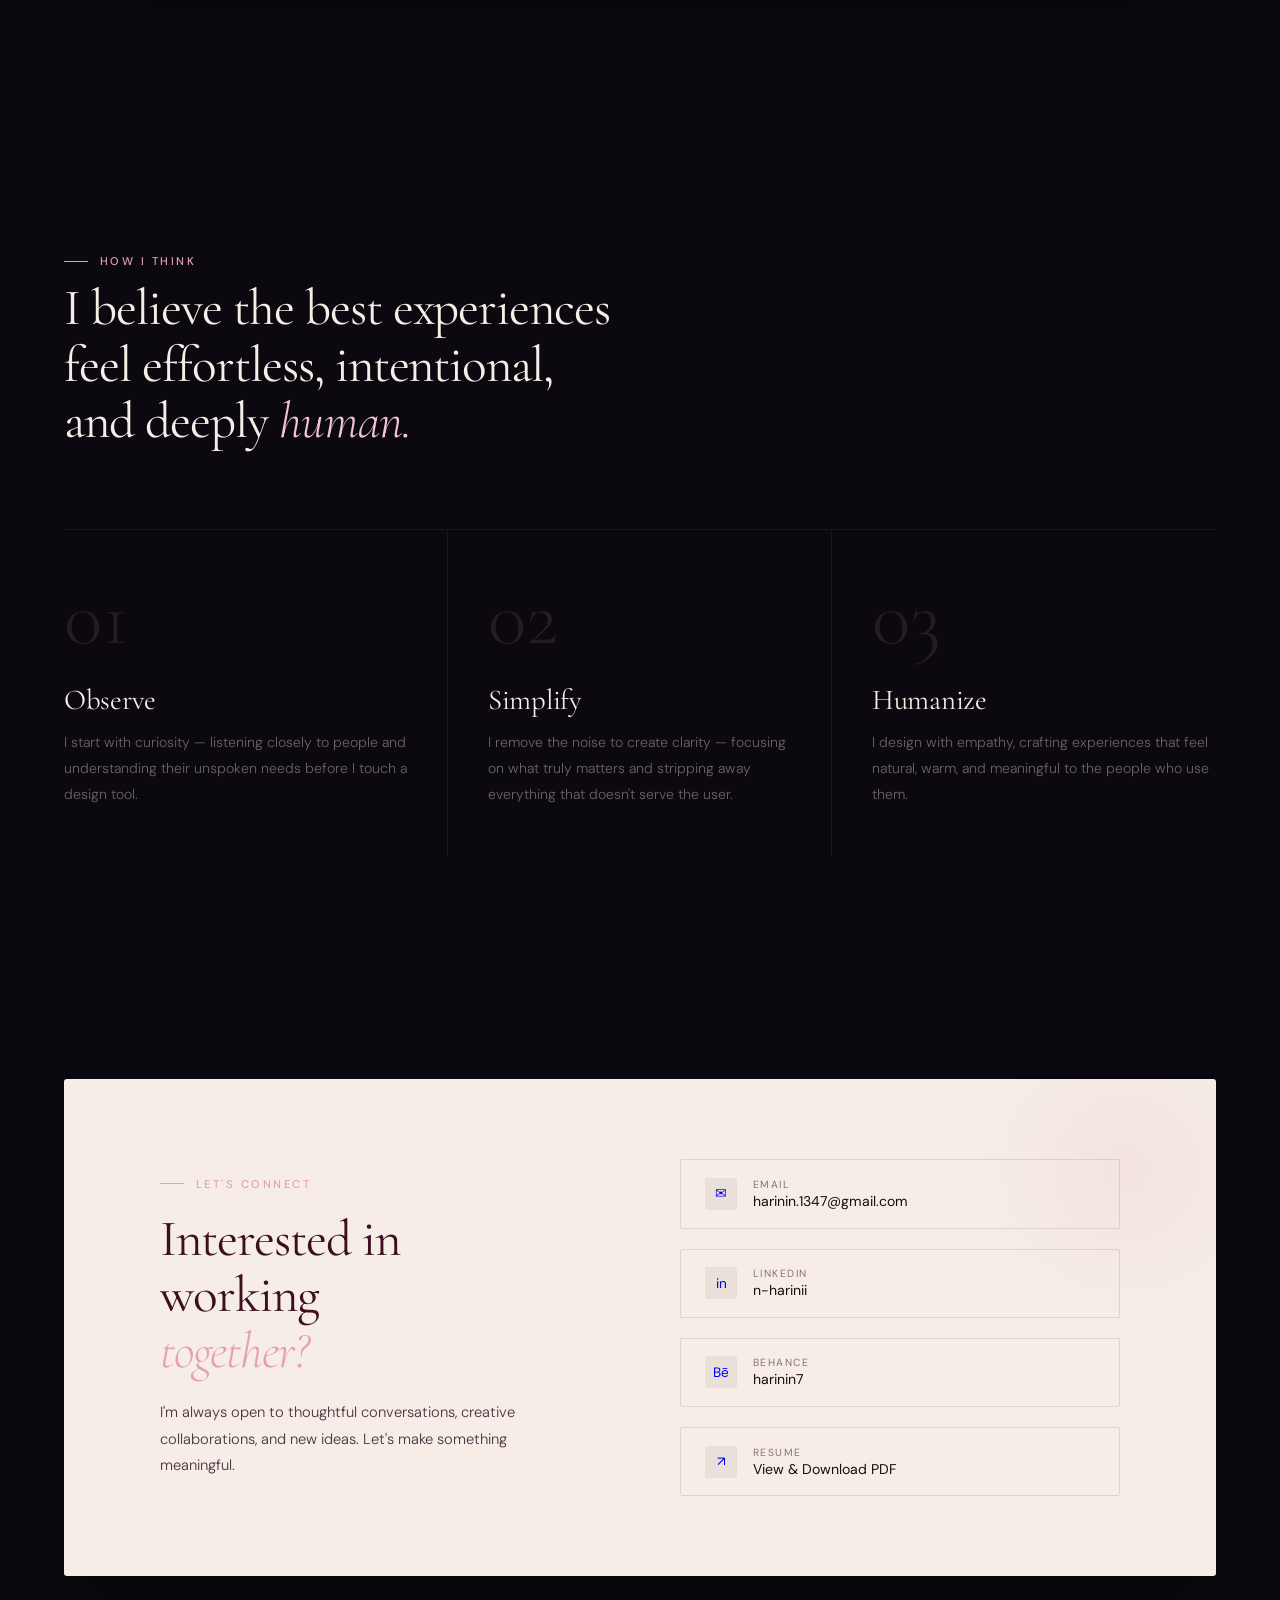
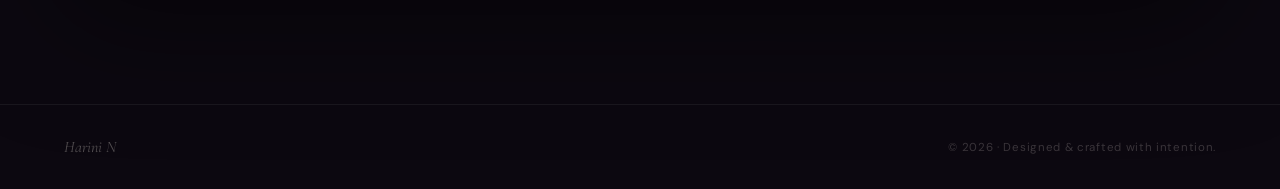
==== commit 417b6d9f: "Update index.html" ====
--- a/index.html
+++ b/index.html
@@ -71,7 +71,7 @@
         <!-- AVATAR: when hosting, place your avatar PNG in the same folder
              and change src to "./avatar.png" -->
         <img
-          src="assets/avatar.png"
+          src="avatar.png"
           alt="Harini N"
           class="avatar-img"
           onerror="this.style.opacity='0'"
@@ -212,7 +212,7 @@
       <div class="project-thumb">
         <div class="project-num">03</div>
         <img
-          src="assets/aionark.png"
+          src="aionark.png"
           alt="Aionark"
           onerror="this.style.display='none'"
         />
@@ -321,4 +321,4 @@
 
 <script src="script.js"></script>
 </body>
-</html>+</html>
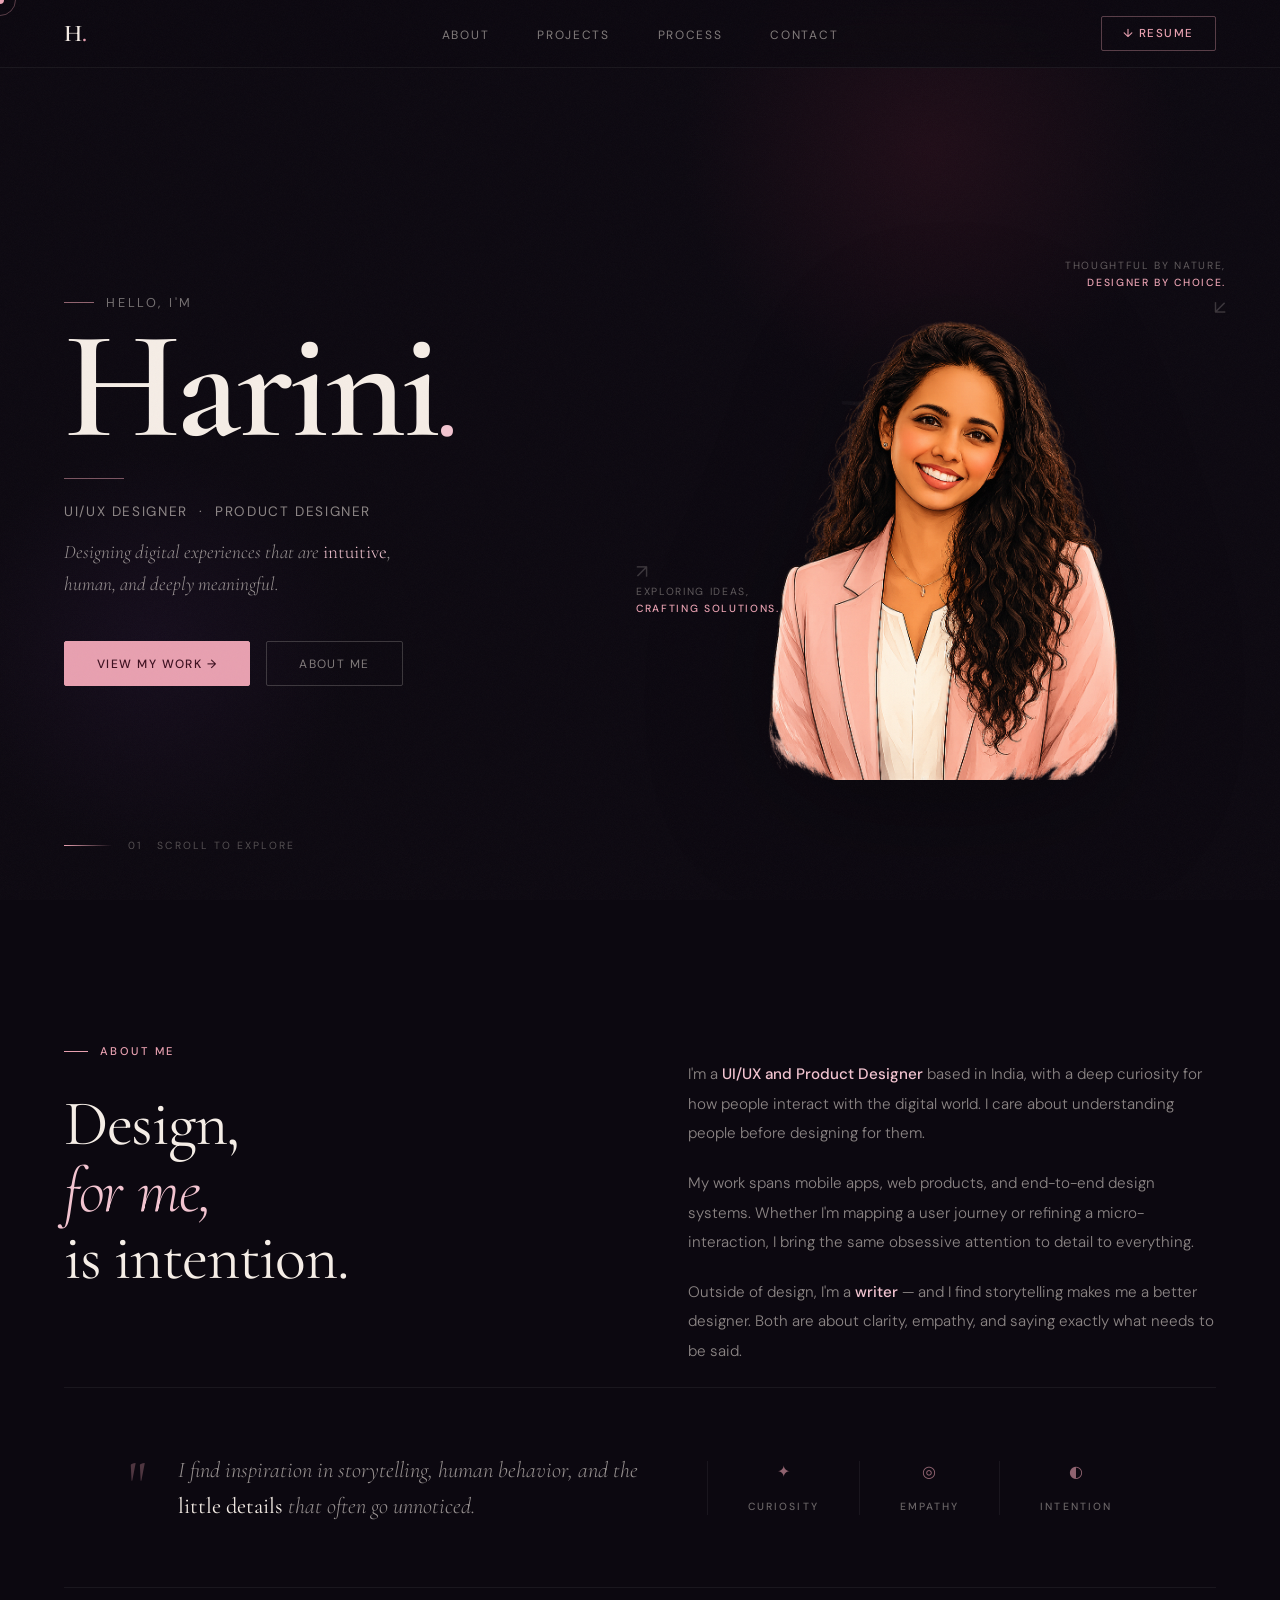
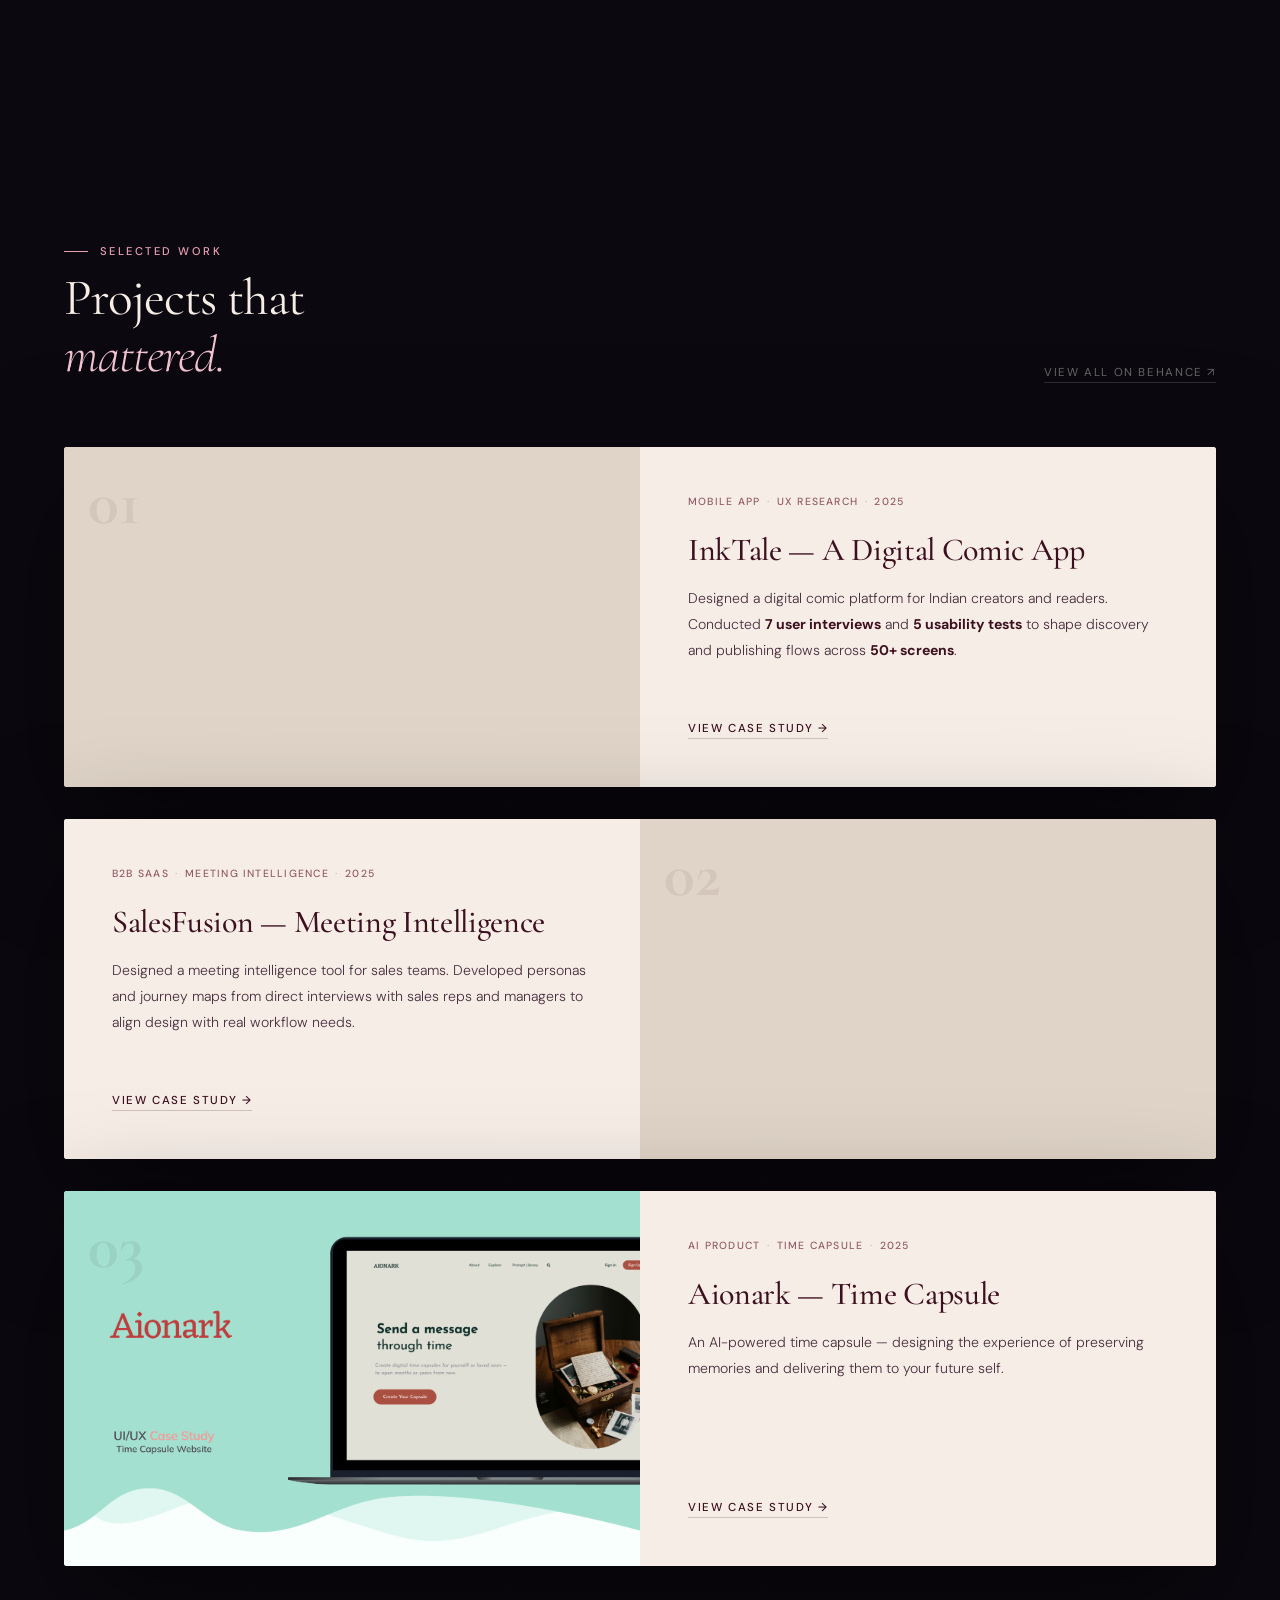
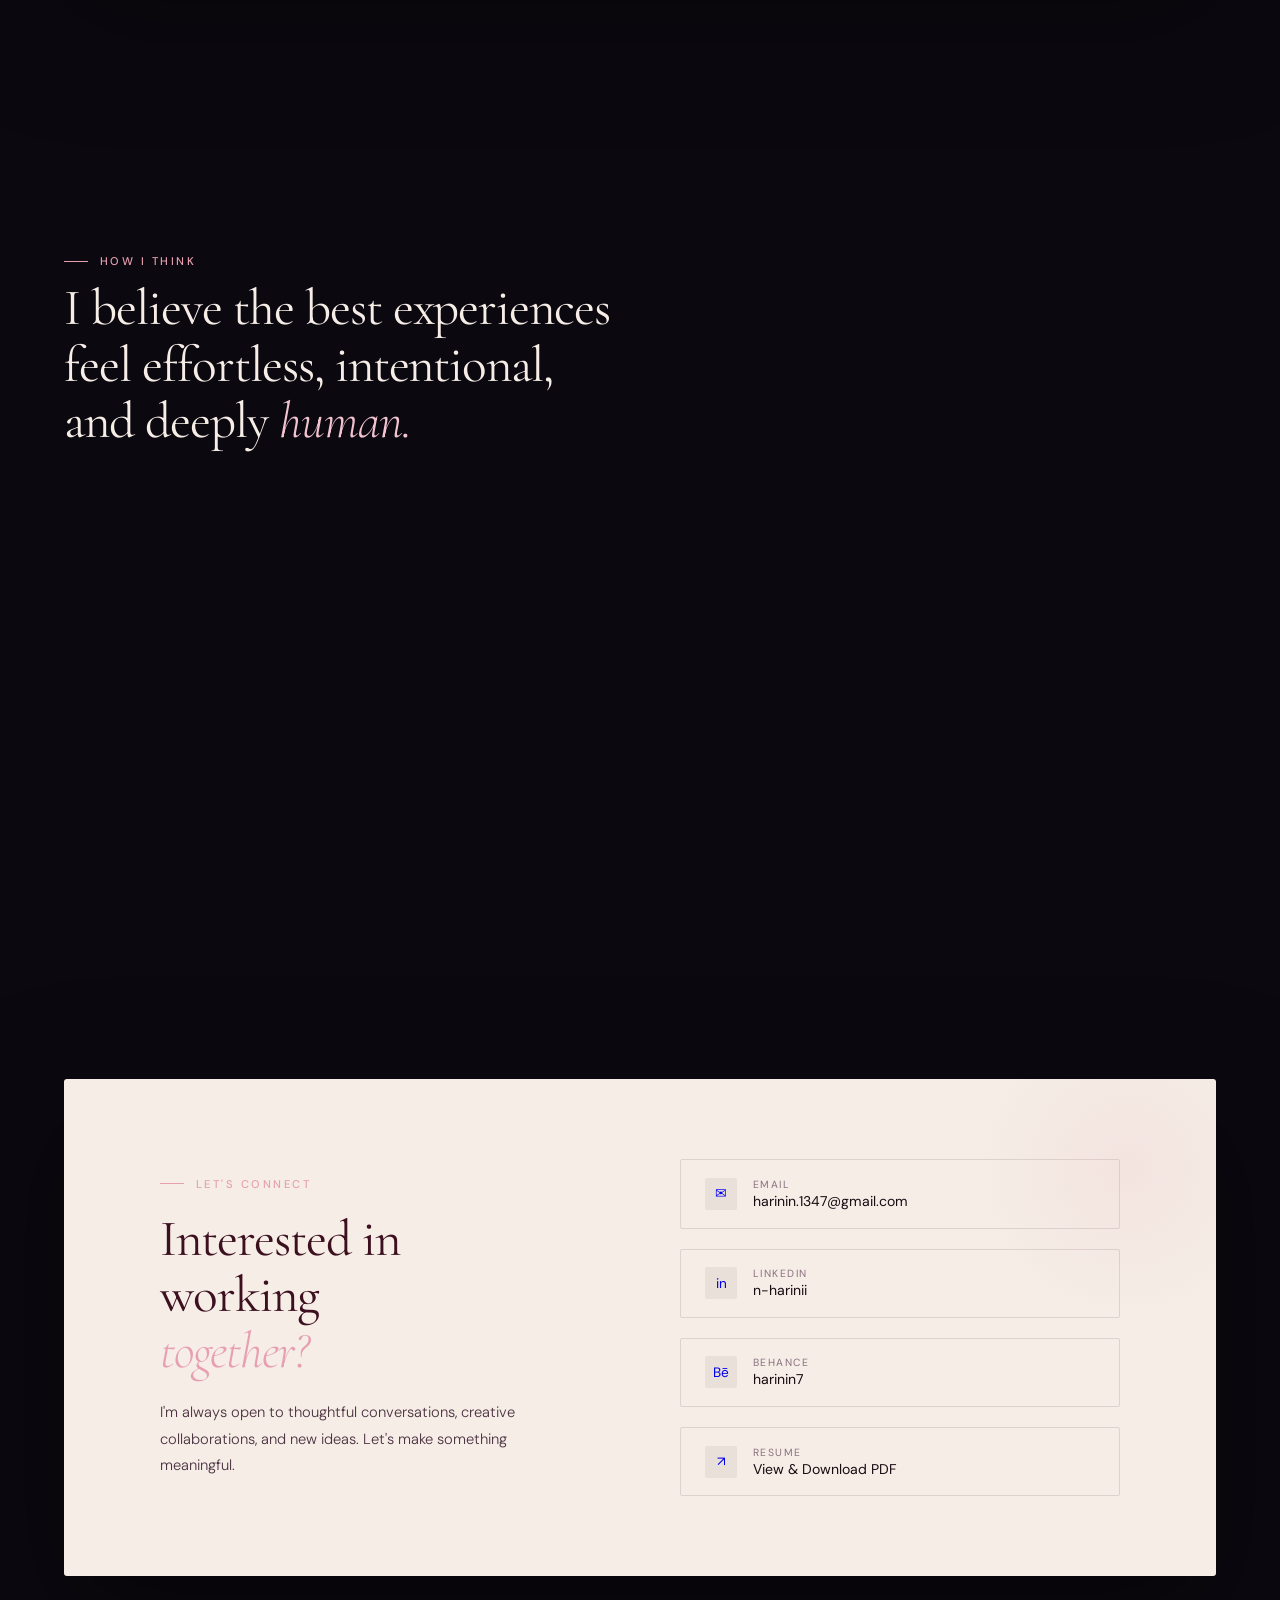
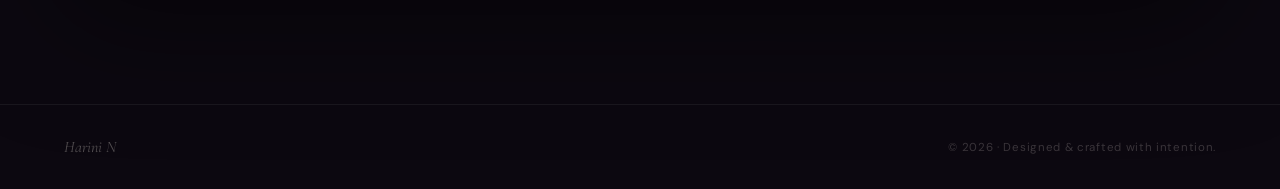
==== commit 79e82936: "Update index.html" ====
--- a/index.html
+++ b/index.html
@@ -26,7 +26,7 @@
     <li><a href="#contact">Contact</a></li>
   </ul>
   <div class="nav-right">
-    <a href="https://drive.google.com/file/d/1iahaPyT_oc6TtBklWJLjimvTG7oA29Tv/view?usp=sharing"
+    <a href="https://drive.google.com/file/d/1zQnIx1fsFzT9PBqc2dw_8AEnHbplZfZo/view?usp=sharing"
        target="_blank"
        class="nav-resume">
       ↓ Resume
@@ -300,7 +300,7 @@
             <span class="cl-val">harinin7</span>
           </div>
         </a>
-        <a href="https://drive.google.com/file/d/1iahaPyT_oc6TtBklWJLjimvTG7oA29Tv/view?usp=sharing"
+        <a href="https://drive.google.com/file/d/1zQnIx1fsFzT9PBqc2dw_8AEnHbplZfZo/view?usp=sharing"
            target="_blank" class="contact-link">
           <div class="cl-icon">↗</div>
           <div class="cl-text">
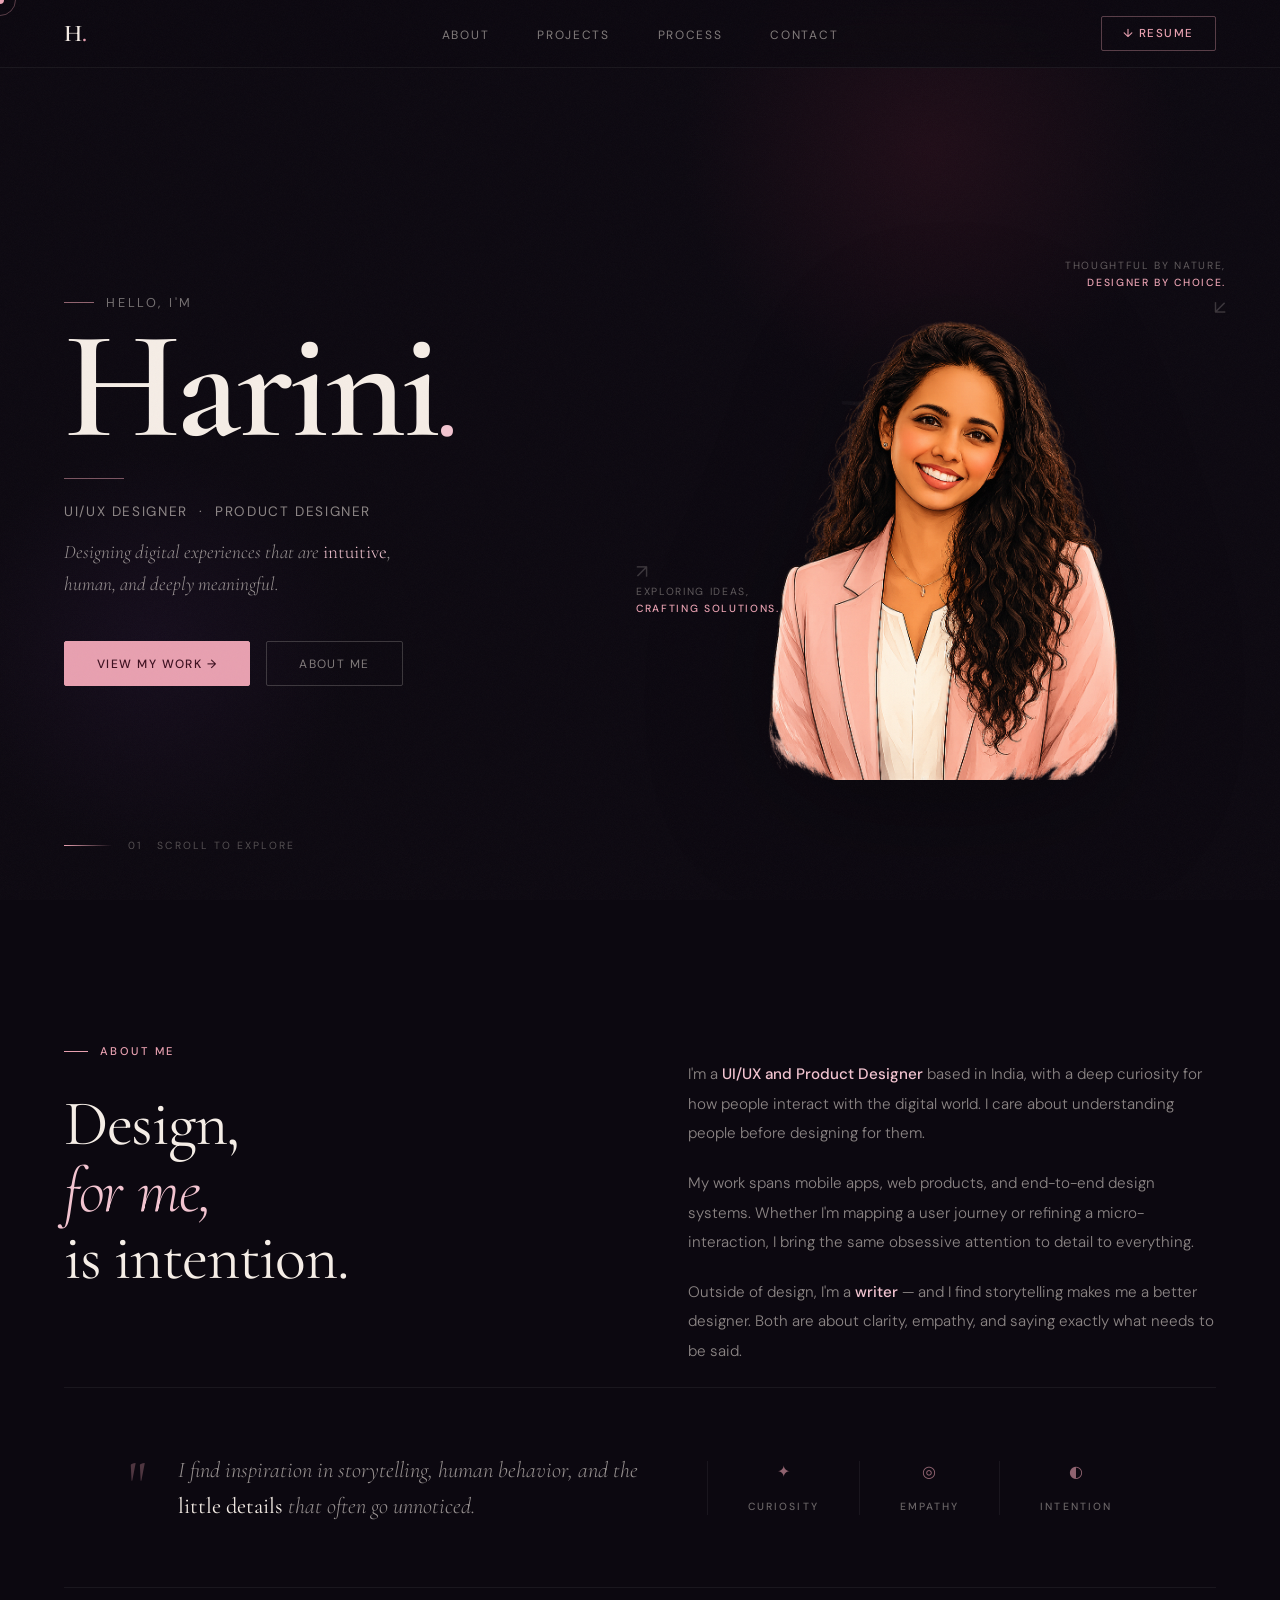
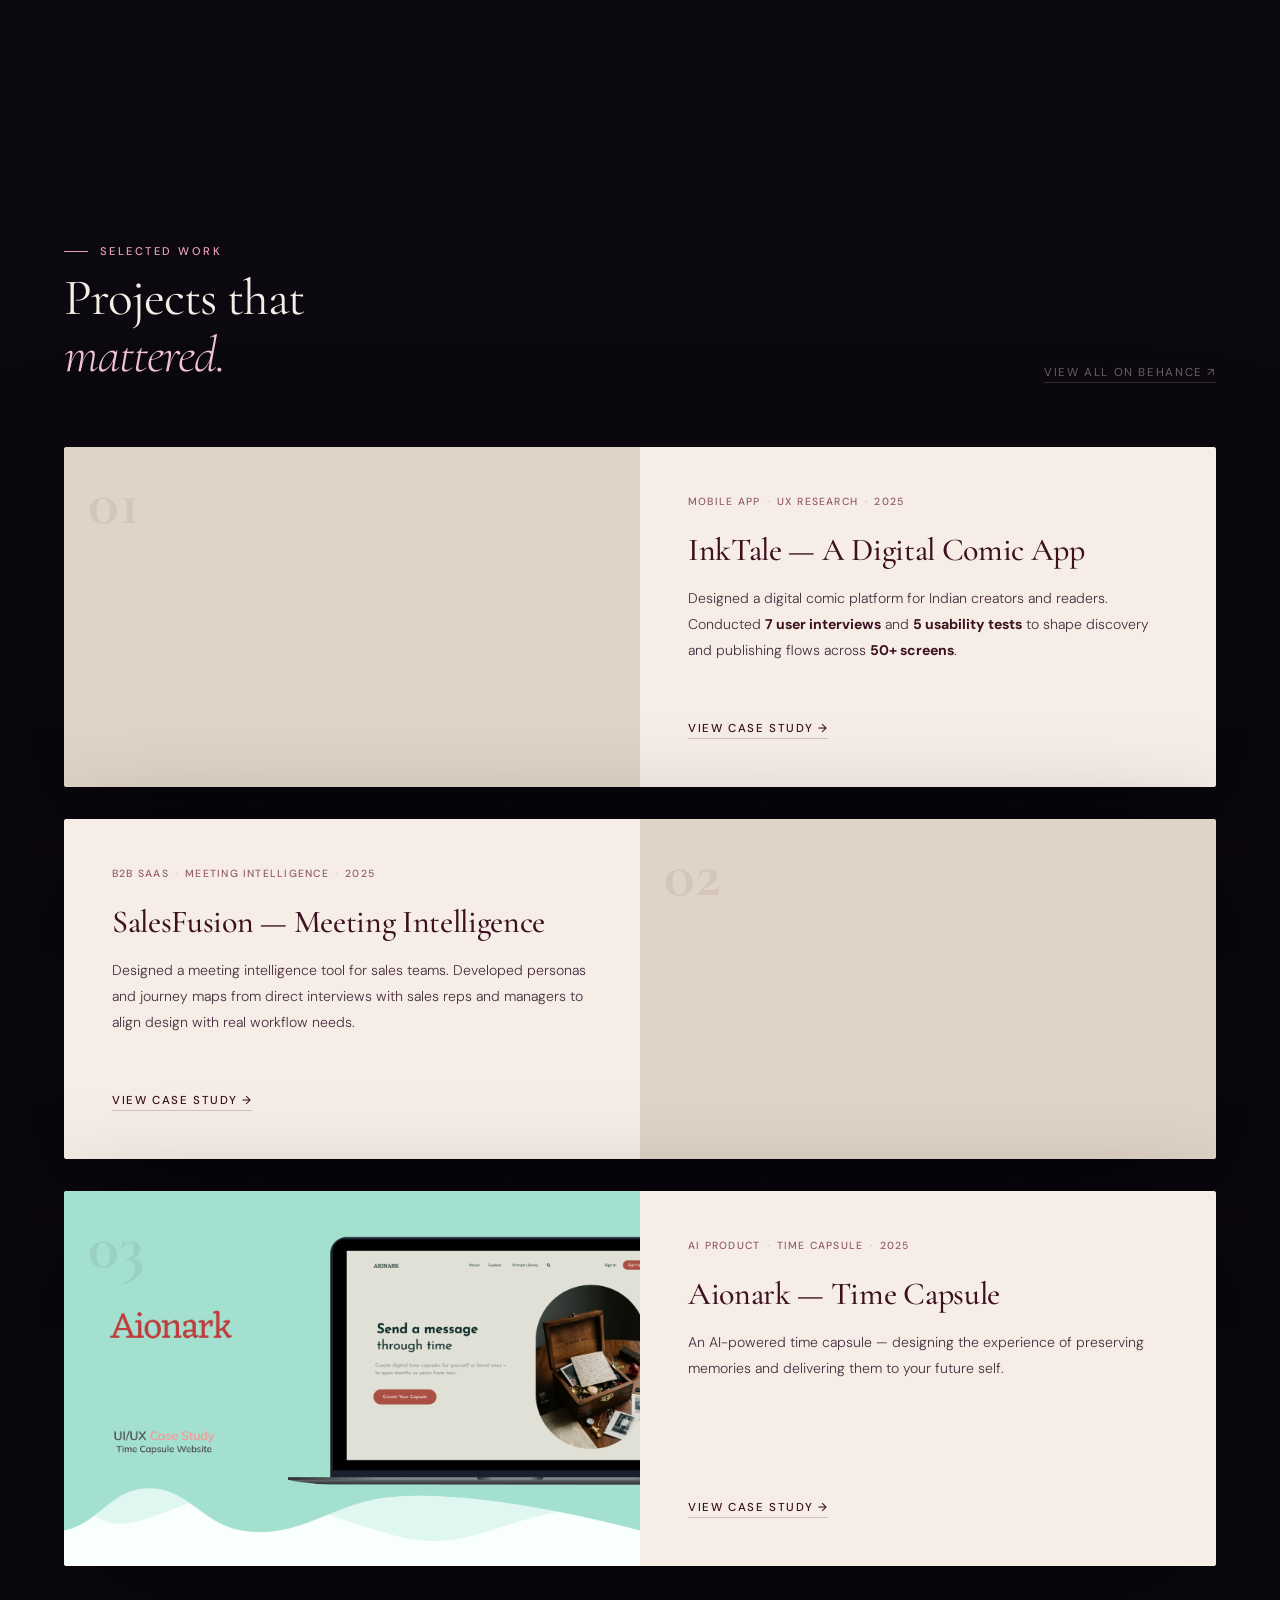
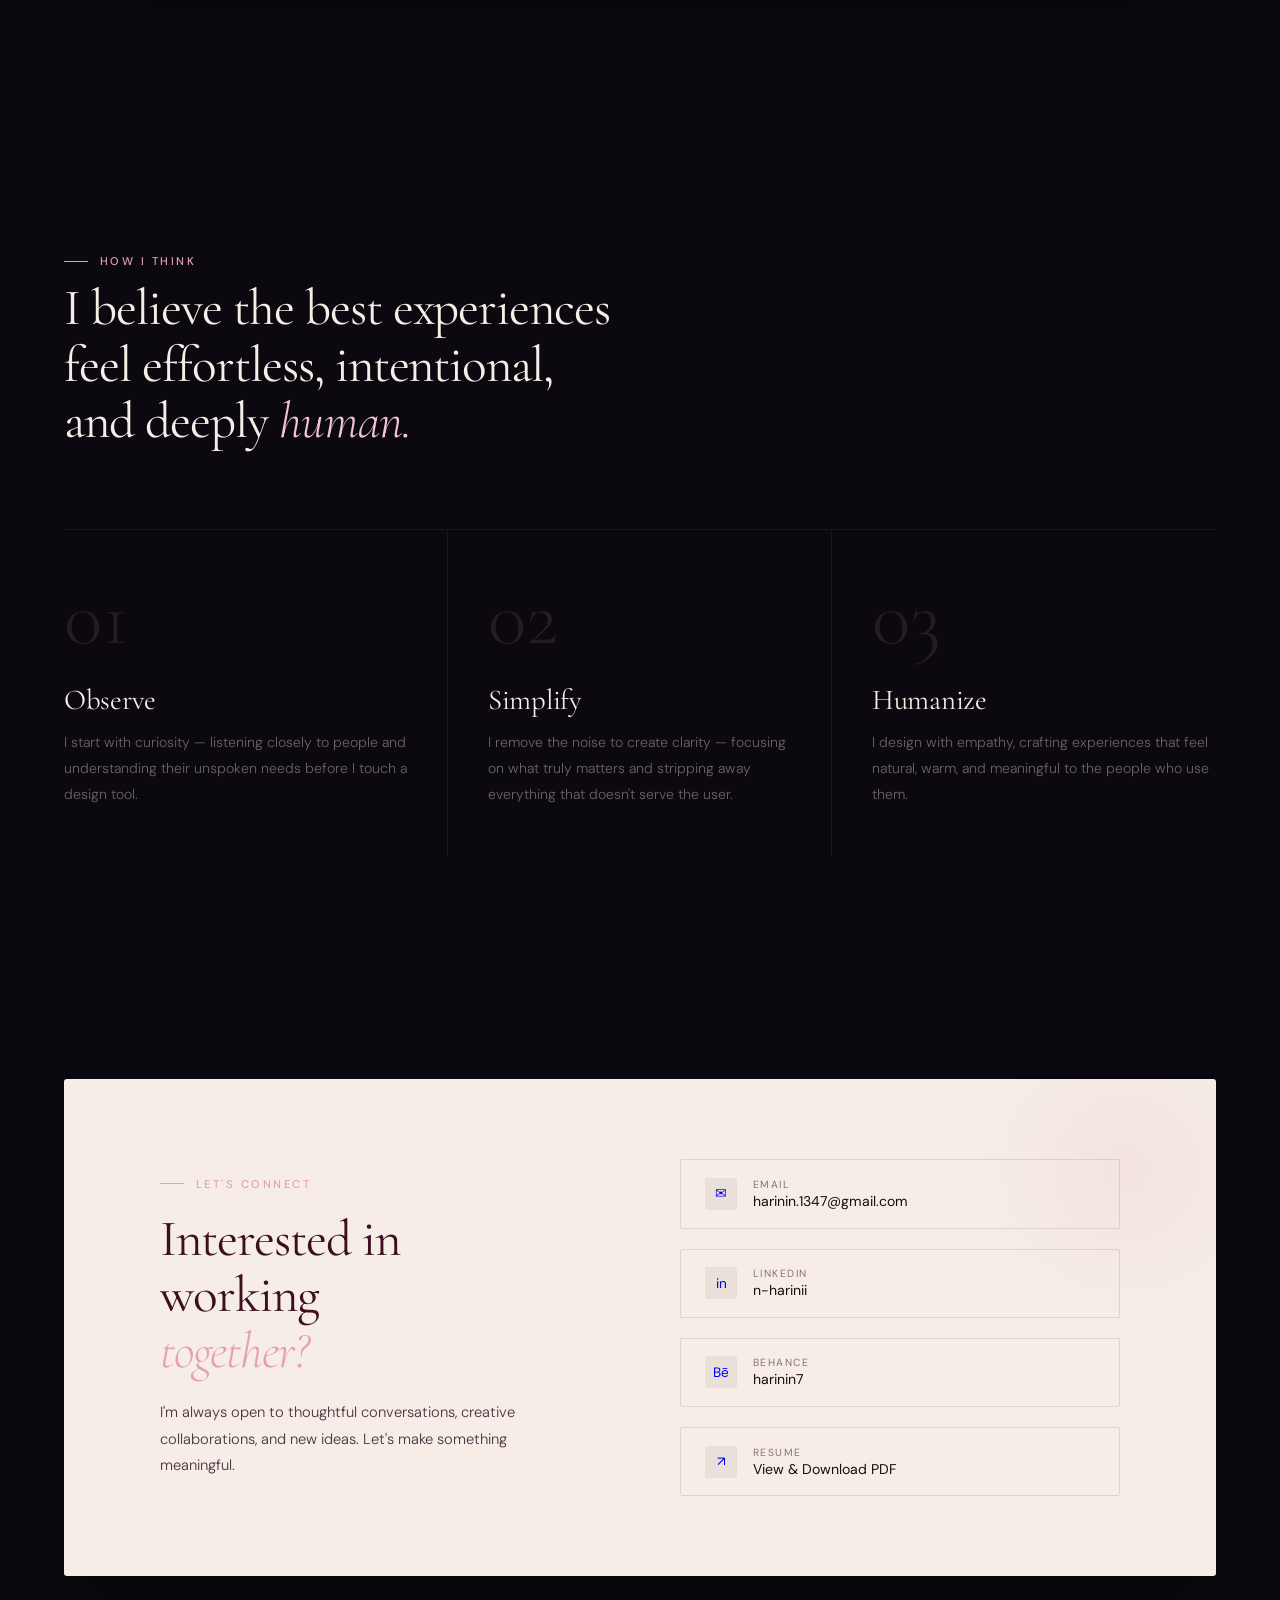
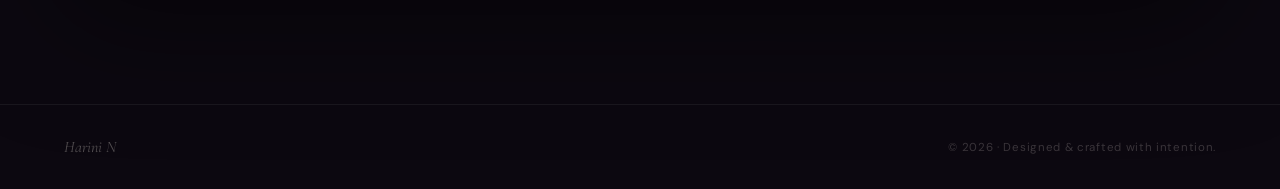
==== commit 0c9140c2: "Update index.html" ====
--- a/index.html
+++ b/index.html
@@ -4,6 +4,8 @@
 <meta charset="UTF-8">
 <meta name="viewport" content="width=device-width, initial-scale=1.0">
 <title>Harini N — UI/UX & Product Designer</title>
+<link rel="icon" media="(prefers-color-scheme: light)" href="favicon_dark.png">
+<link rel="icon" media="(prefers-color-scheme: dark)" href="favicon_light.png">
 <link rel="preconnect" href="https://fonts.googleapis.com">
 <link rel="preconnect" href="https://fonts.gstatic.com" crossorigin>
 <link href="https://fonts.googleapis.com/css2?family=Cormorant+Garamond:ital,wght@0,300;0,400;0,500;0,600;0,700;1,300;1,400;1,500;1,600&family=DM+Sans:ital,opsz,wght@0,9..40,300;0,9..40,400;0,9..40,500;1,9..40,300;1,9..40,400&display=swap" rel="stylesheet">
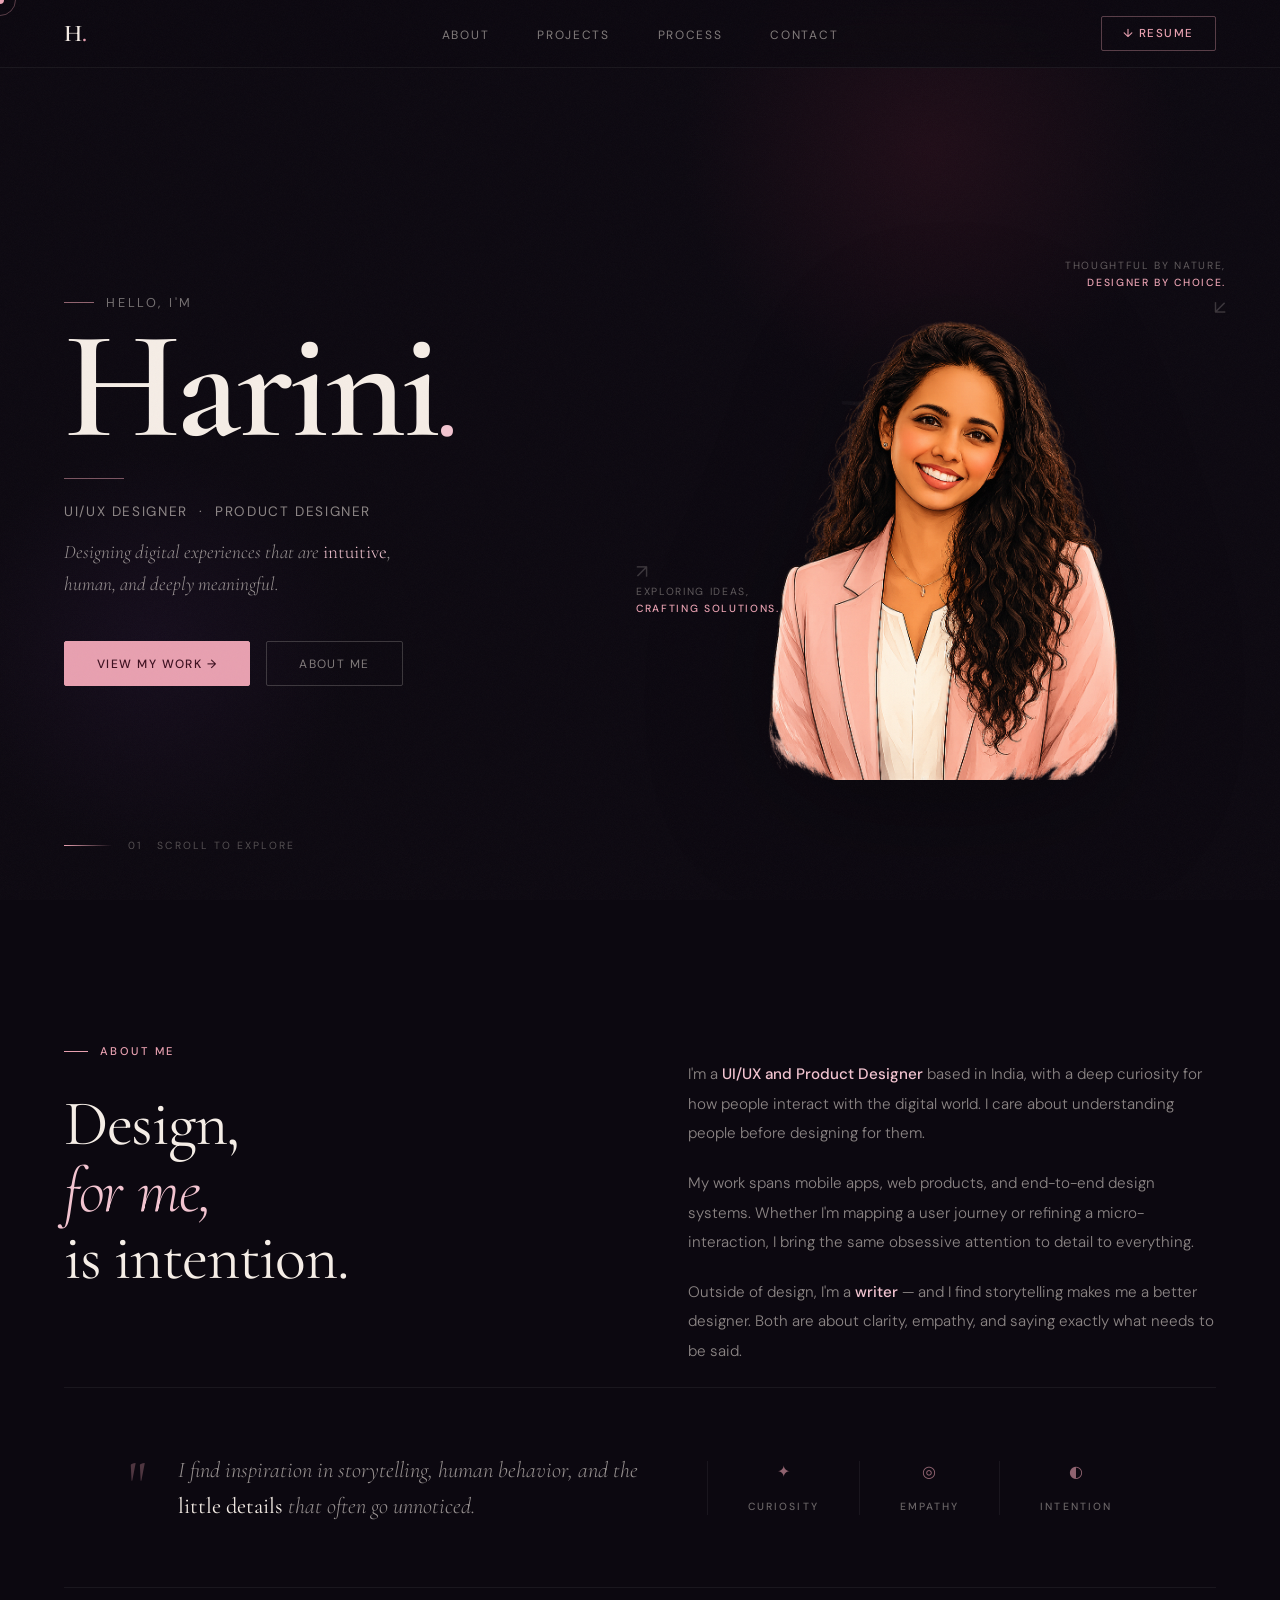
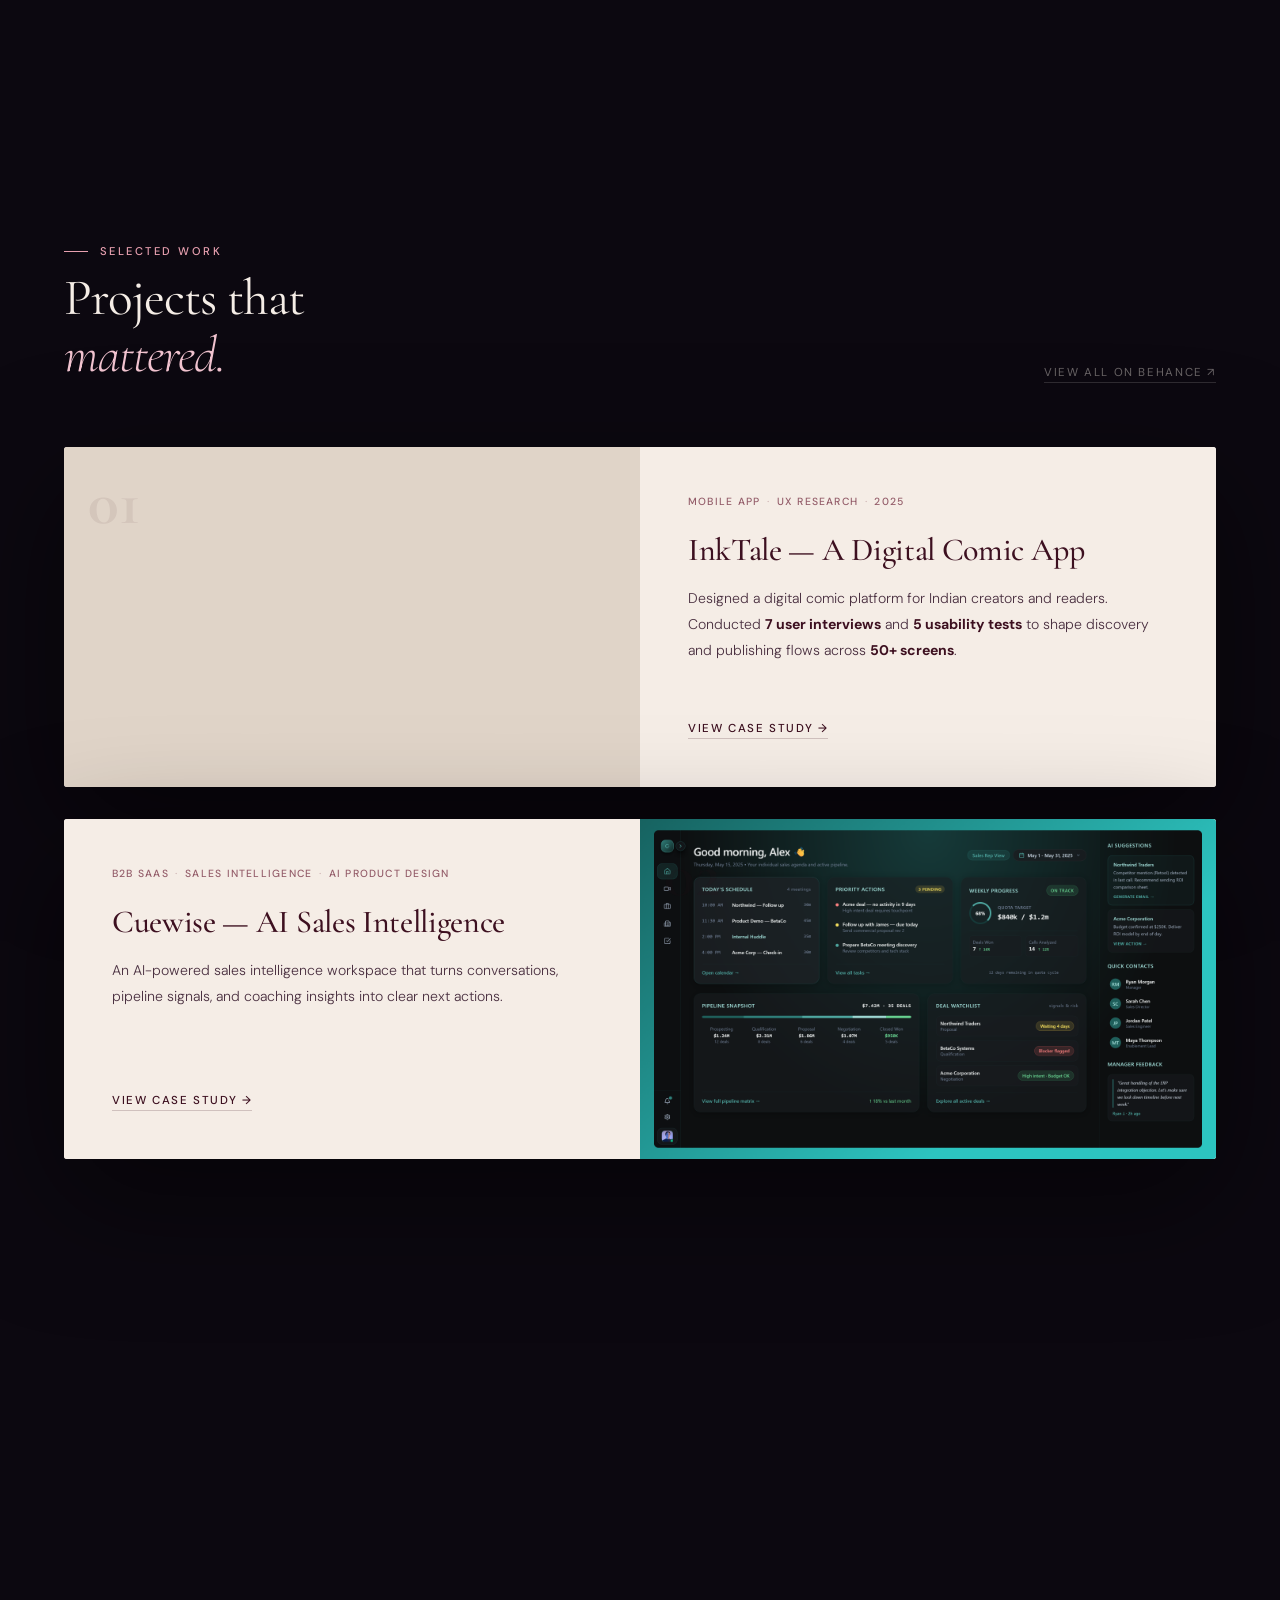
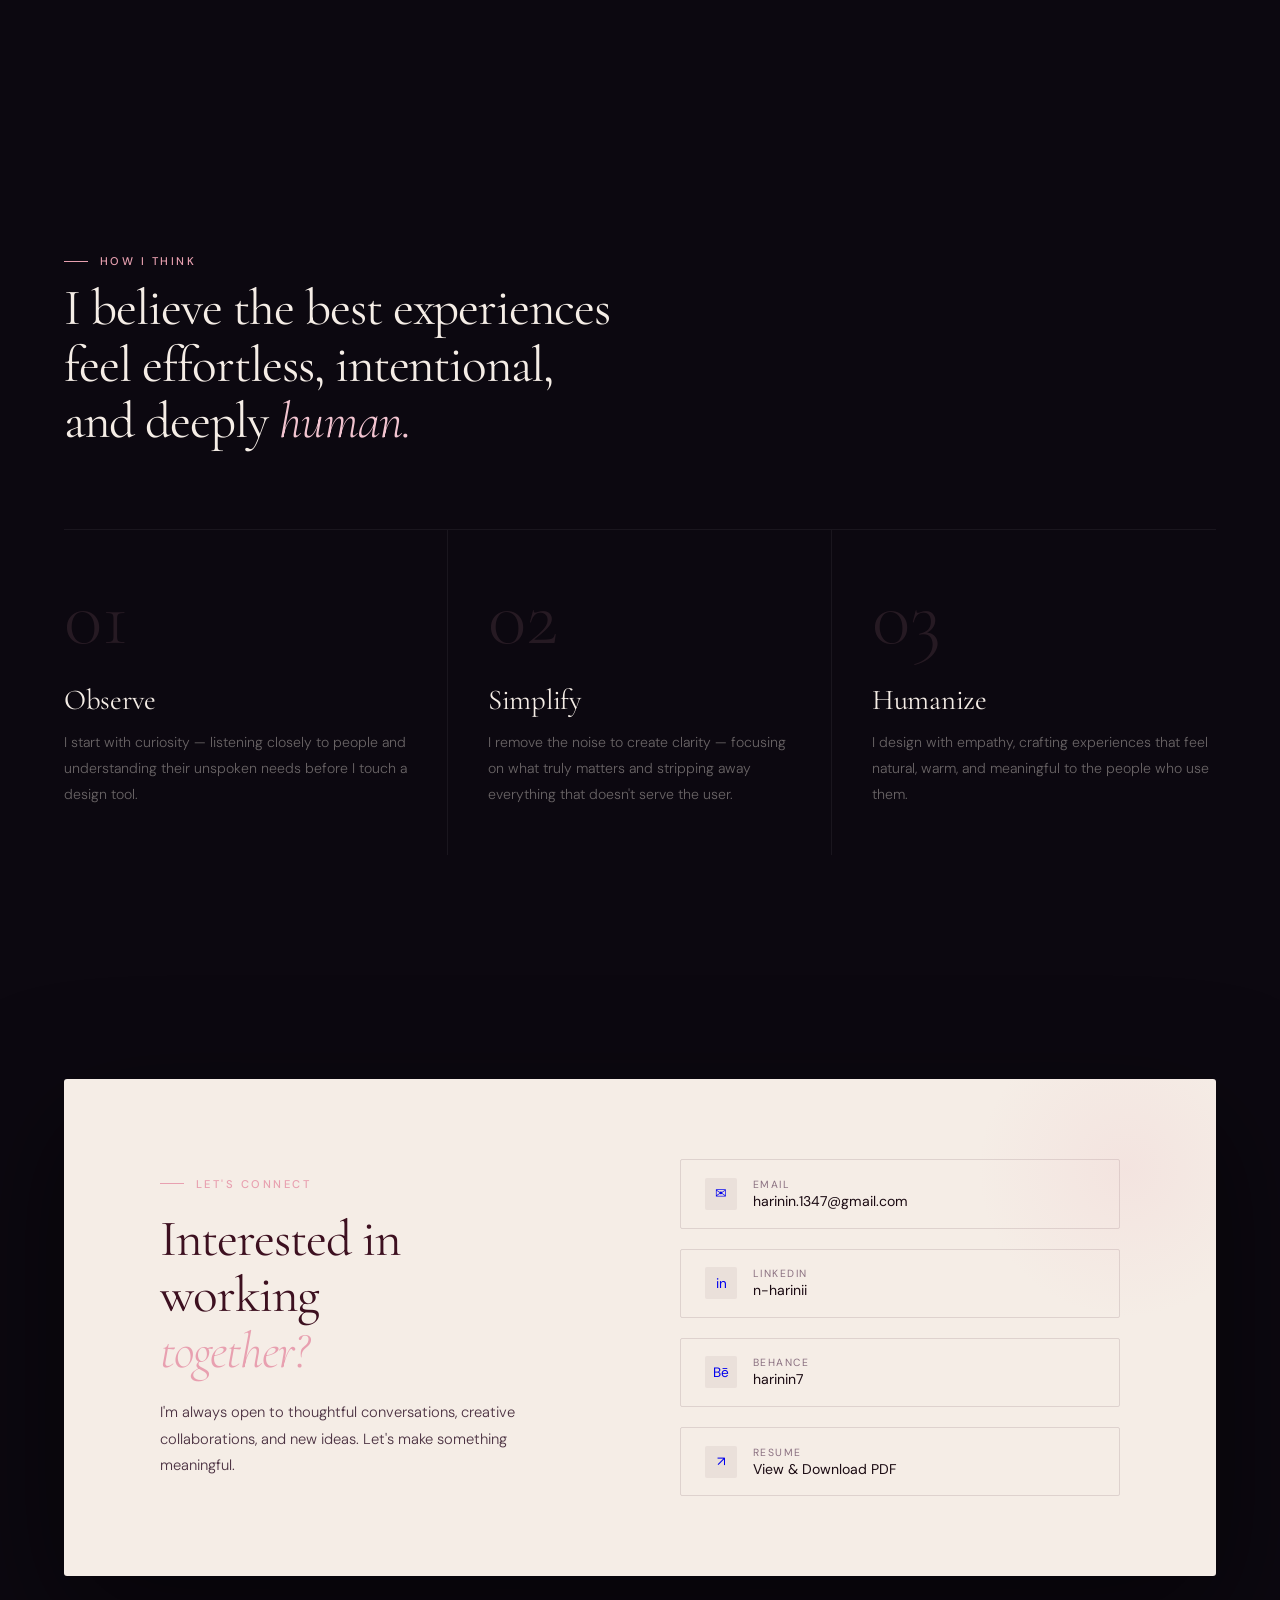
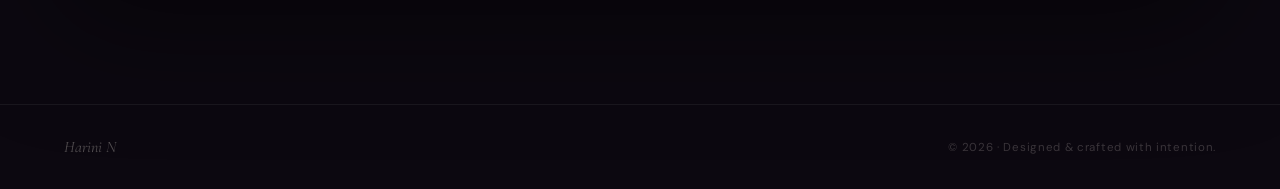
==== commit b69ed95a: "change project 02" ====
--- a/index.html
+++ b/index.html
@@ -28,7 +28,7 @@
     <li><a href="#contact">Contact</a></li>
   </ul>
   <div class="nav-right">
-    <a href="https://drive.google.com/file/d/1zQnIx1fsFzT9PBqc2dw_8AEnHbplZfZo/view?usp=sharing"
+    <a href="https://drive.google.com/file/d/1HIy-o3JZs6AnatzlBx2hi7zdEUauOXEz/view?usp=sharing"
        target="_blank"
        class="nav-resume">
       ↓ Resume
@@ -181,28 +181,31 @@
       </div>
     </a>
 
-    <!-- Project 02 — SalesFusion -->
-    <a href="https://www.behance.net/gallery/224258805/SalesFusion-Meeting-Intelligence-for-Sales-Teams"
+    <!-- Project 02 — Cuewise -->
+    <a href="cuewise/"
        target="_blank" class="project-panel reverse reveal">
       <div class="project-thumb">
         <div class="project-num">02</div>
         <img
-          src="https://mir-s3-cdn-cf.behance.net/projects/max_808/4371a2224258805.Y3JvcCwxNTEyLDExODIsMCww.jpg"
-          alt="SalesFusion"
+          src="cuewise_cover.png"
+          alt="Cuewise"
           onerror="this.style.display='none'"
         />
       </div>
       <div class="project-body">
         <div>
           <div class="project-tags">
-            <span class="project-tag">B2B SaaS</span>
-            <span class="project-tag">Meeting Intelligence</span>
-            <span class="project-tag">2025</span>
-          </div>
-          <div class="project-title">SalesFusion — Meeting Intelligence</div>
-          <p class="project-desc">
-            Designed a meeting intelligence tool for sales teams. Developed personas and journey maps from direct interviews with sales reps and managers to align design with real workflow needs.
-          </p>
+    <span class="project-tag">B2B SaaS</span>
+    <span class="project-tag">Sales Intelligence</span>
+    <span class="project-tag">AI Product Design</span>
+      </div>
+
+  <div class="project-title">Cuewise — AI Sales Intelligence</div>
+
+<p class="project-desc">
+  An AI-powered sales intelligence workspace that turns conversations,
+  pipeline signals, and coaching insights into clear next actions.
+</p>
         </div>
         <span class="project-cta">View case study →</span>
       </div>
@@ -302,7 +305,7 @@
             <span class="cl-val">harinin7</span>
           </div>
         </a>
-        <a href="https://drive.google.com/file/d/1zQnIx1fsFzT9PBqc2dw_8AEnHbplZfZo/view?usp=sharing"
+        <a href="https://drive.google.com/file/d/1HIy-o3JZs6AnatzlBx2hi7zdEUauOXEz/view?usp=sharing"
            target="_blank" class="contact-link">
           <div class="cl-icon">↗</div>
           <div class="cl-text">
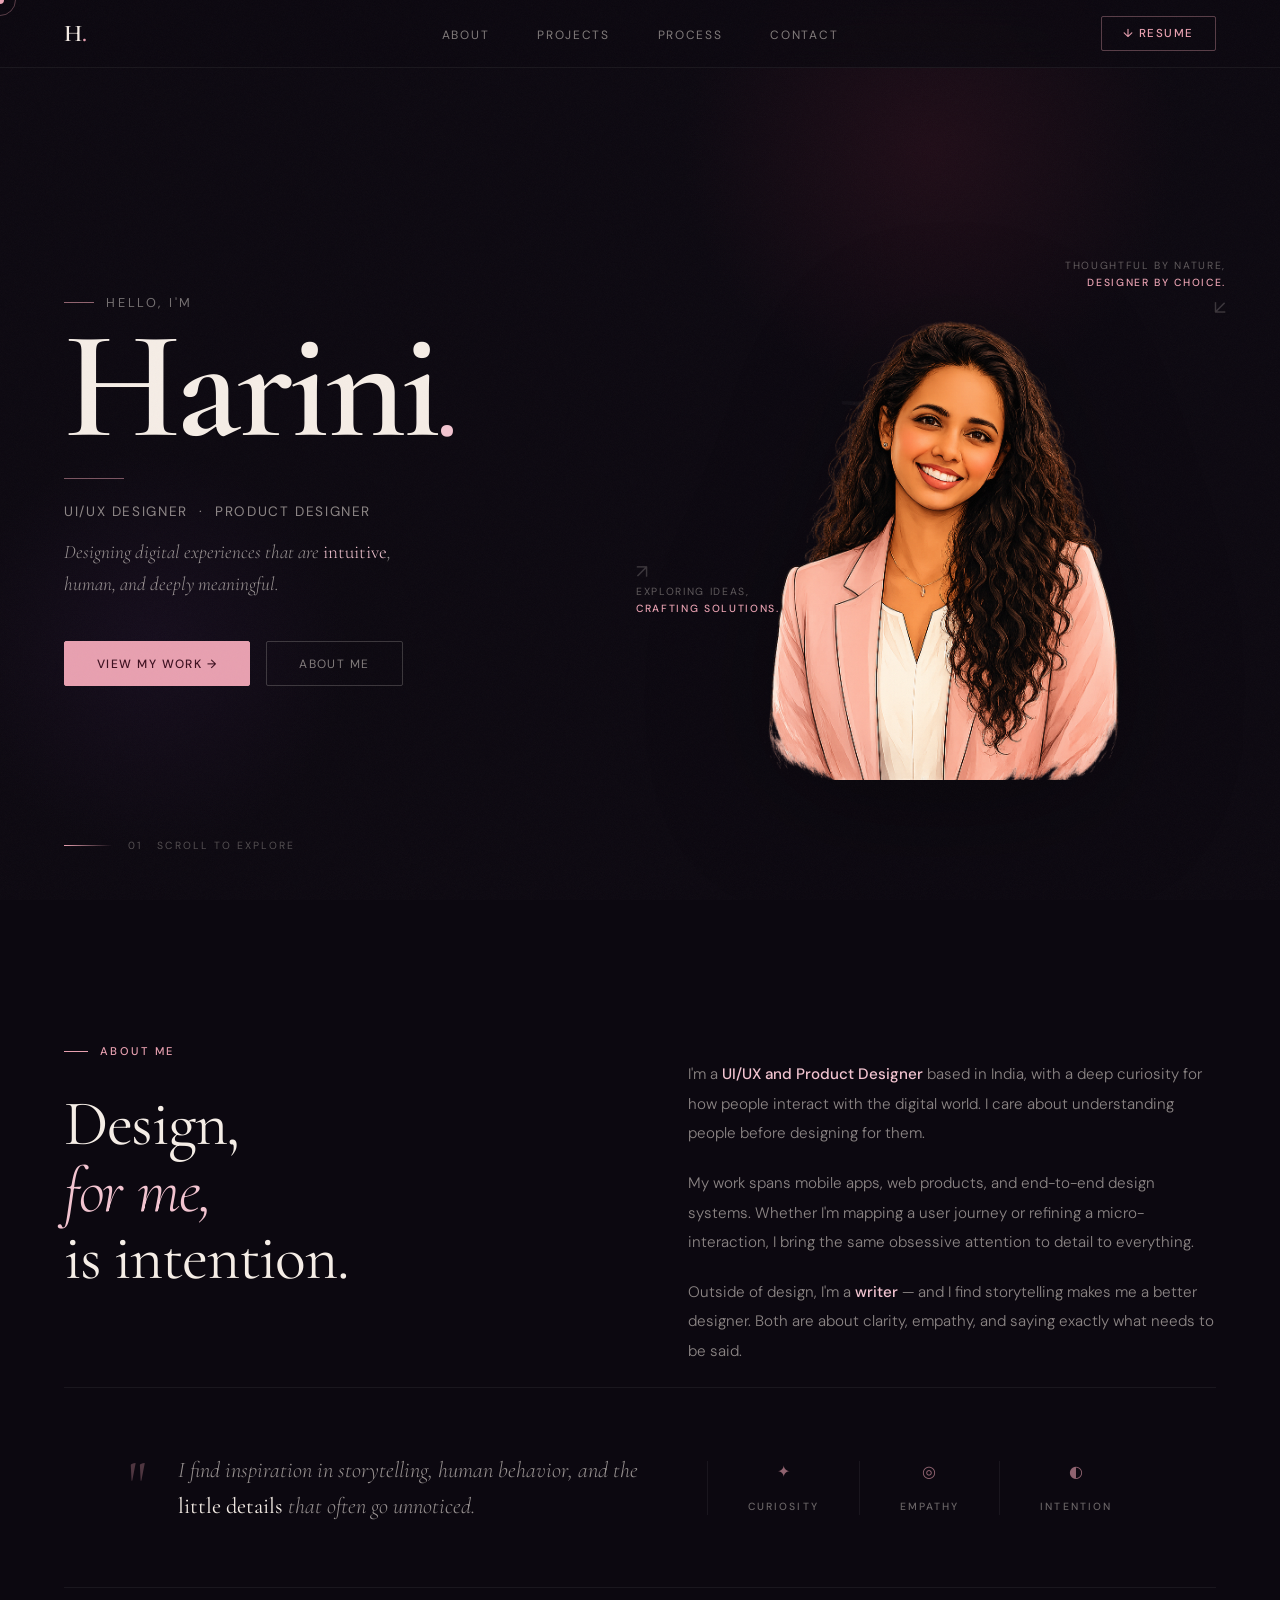
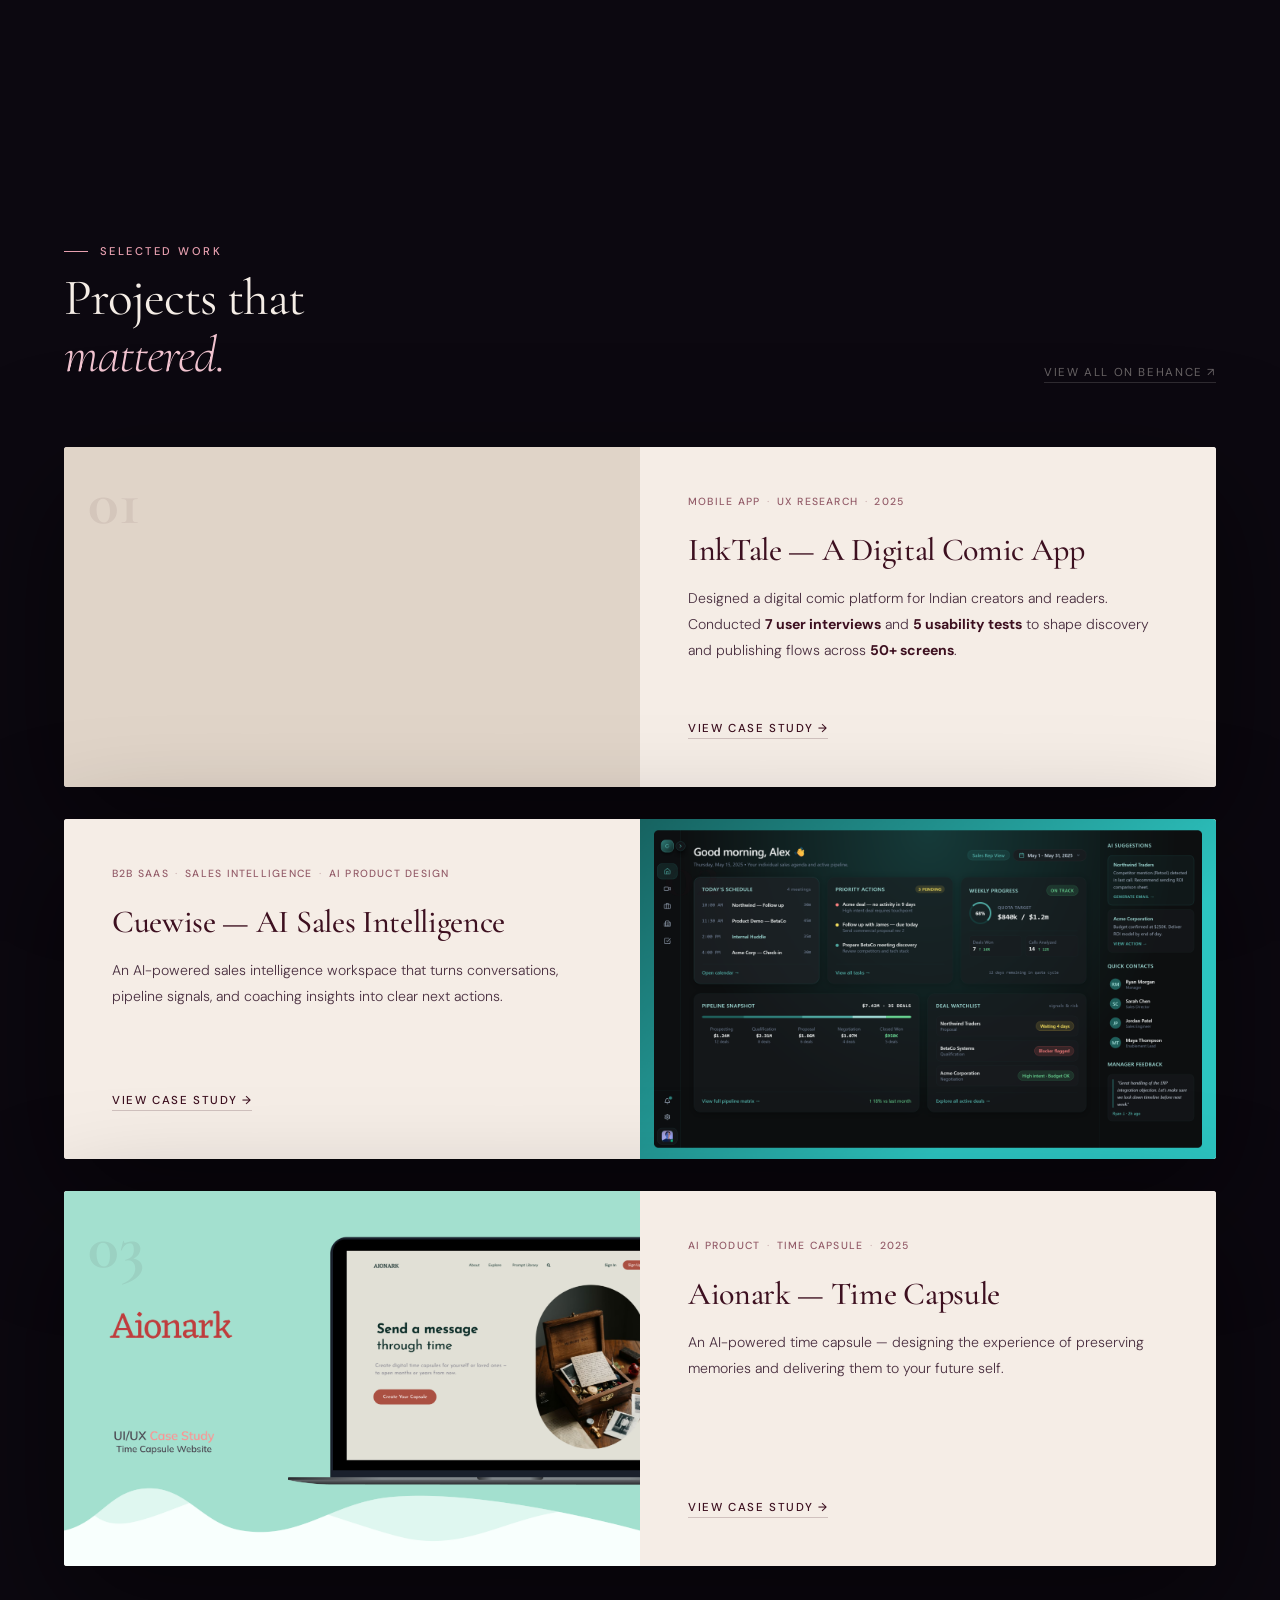
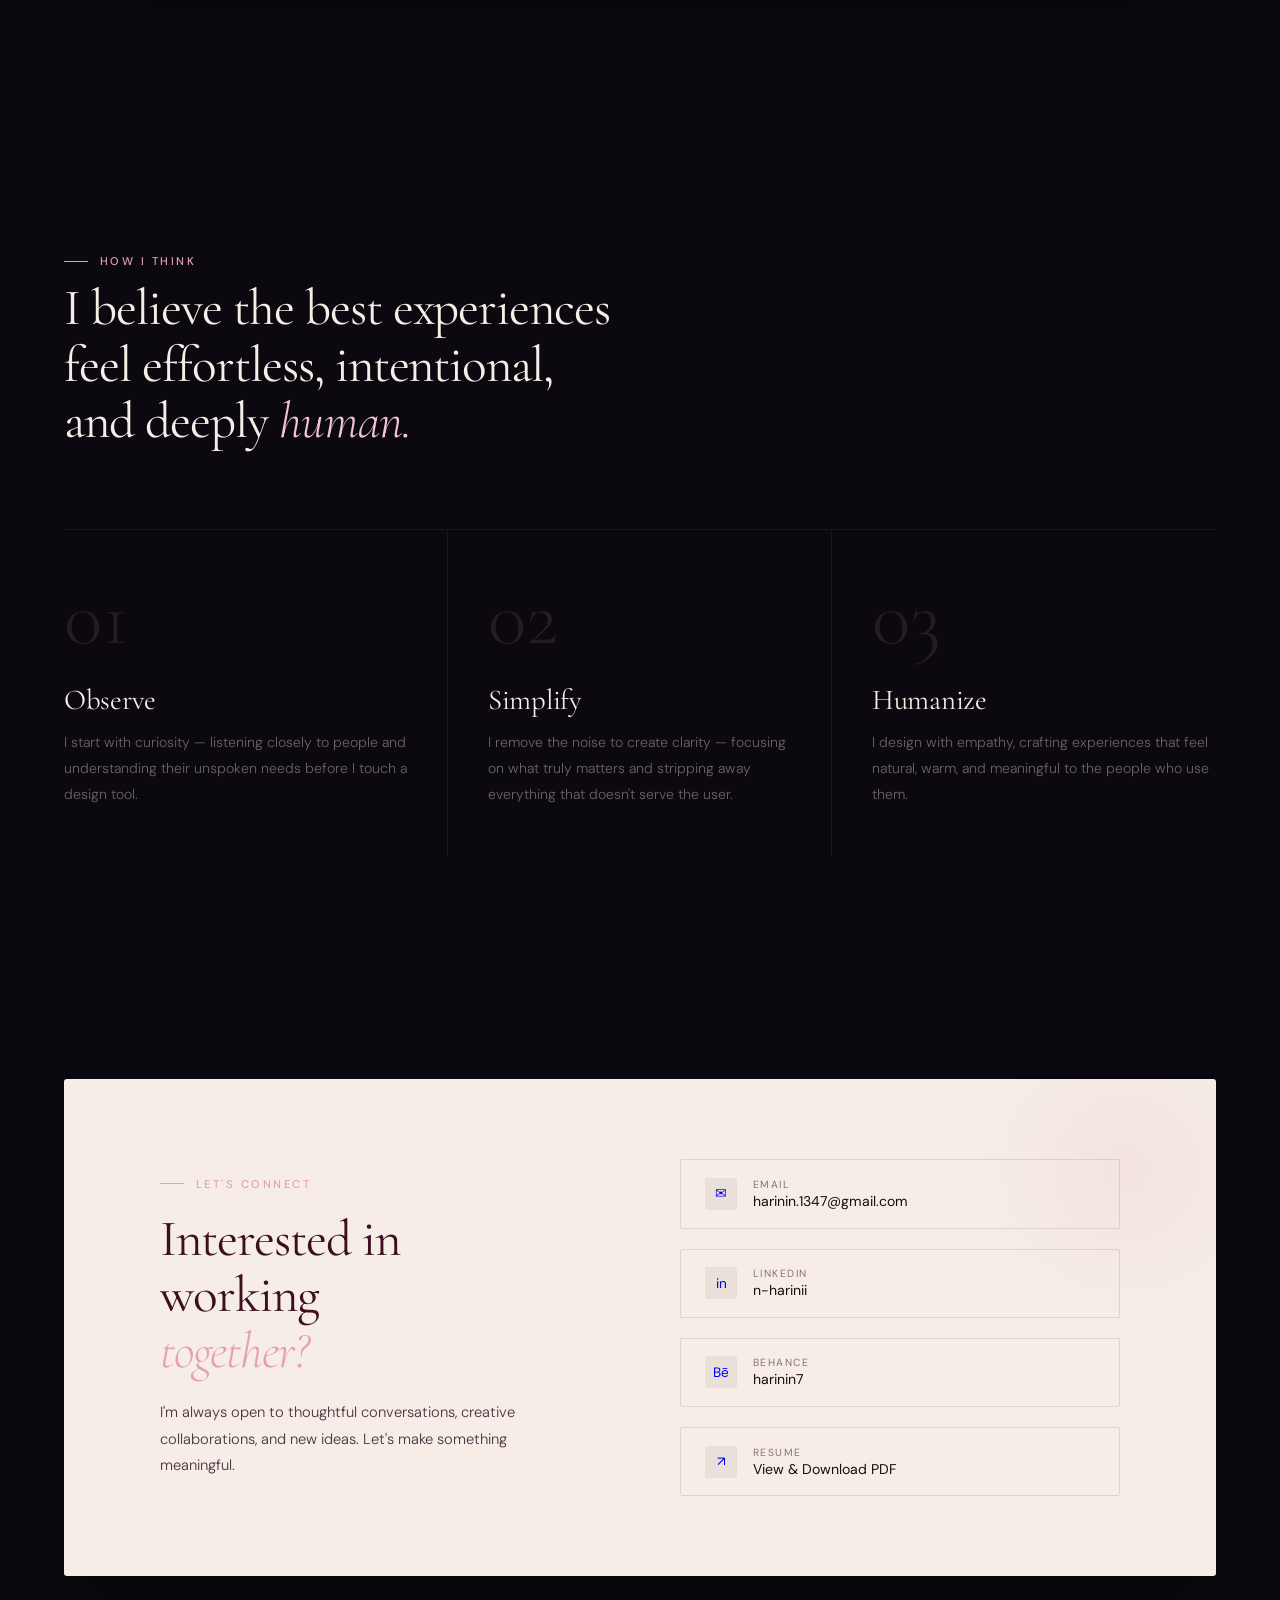
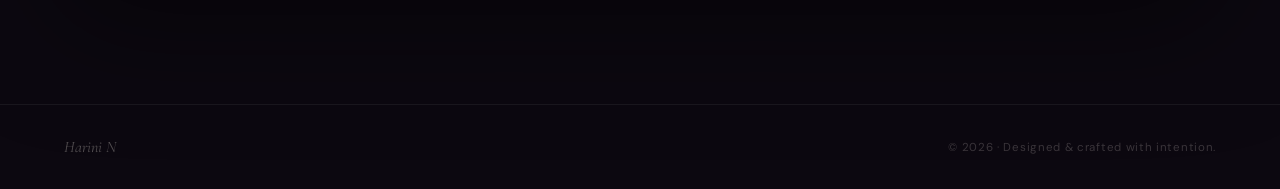
==== commit 863fb307: "Update index.html" ====
--- a/index.html
+++ b/index.html
@@ -183,7 +183,7 @@
 
     <!-- Project 02 — Cuewise -->
     <a href="cuewise/"
-       target="_blank" class="project-panel reverse reveal">
+        class="project-panel reverse reveal">
       <div class="project-thumb">
         <div class="project-num">02</div>
         <img
